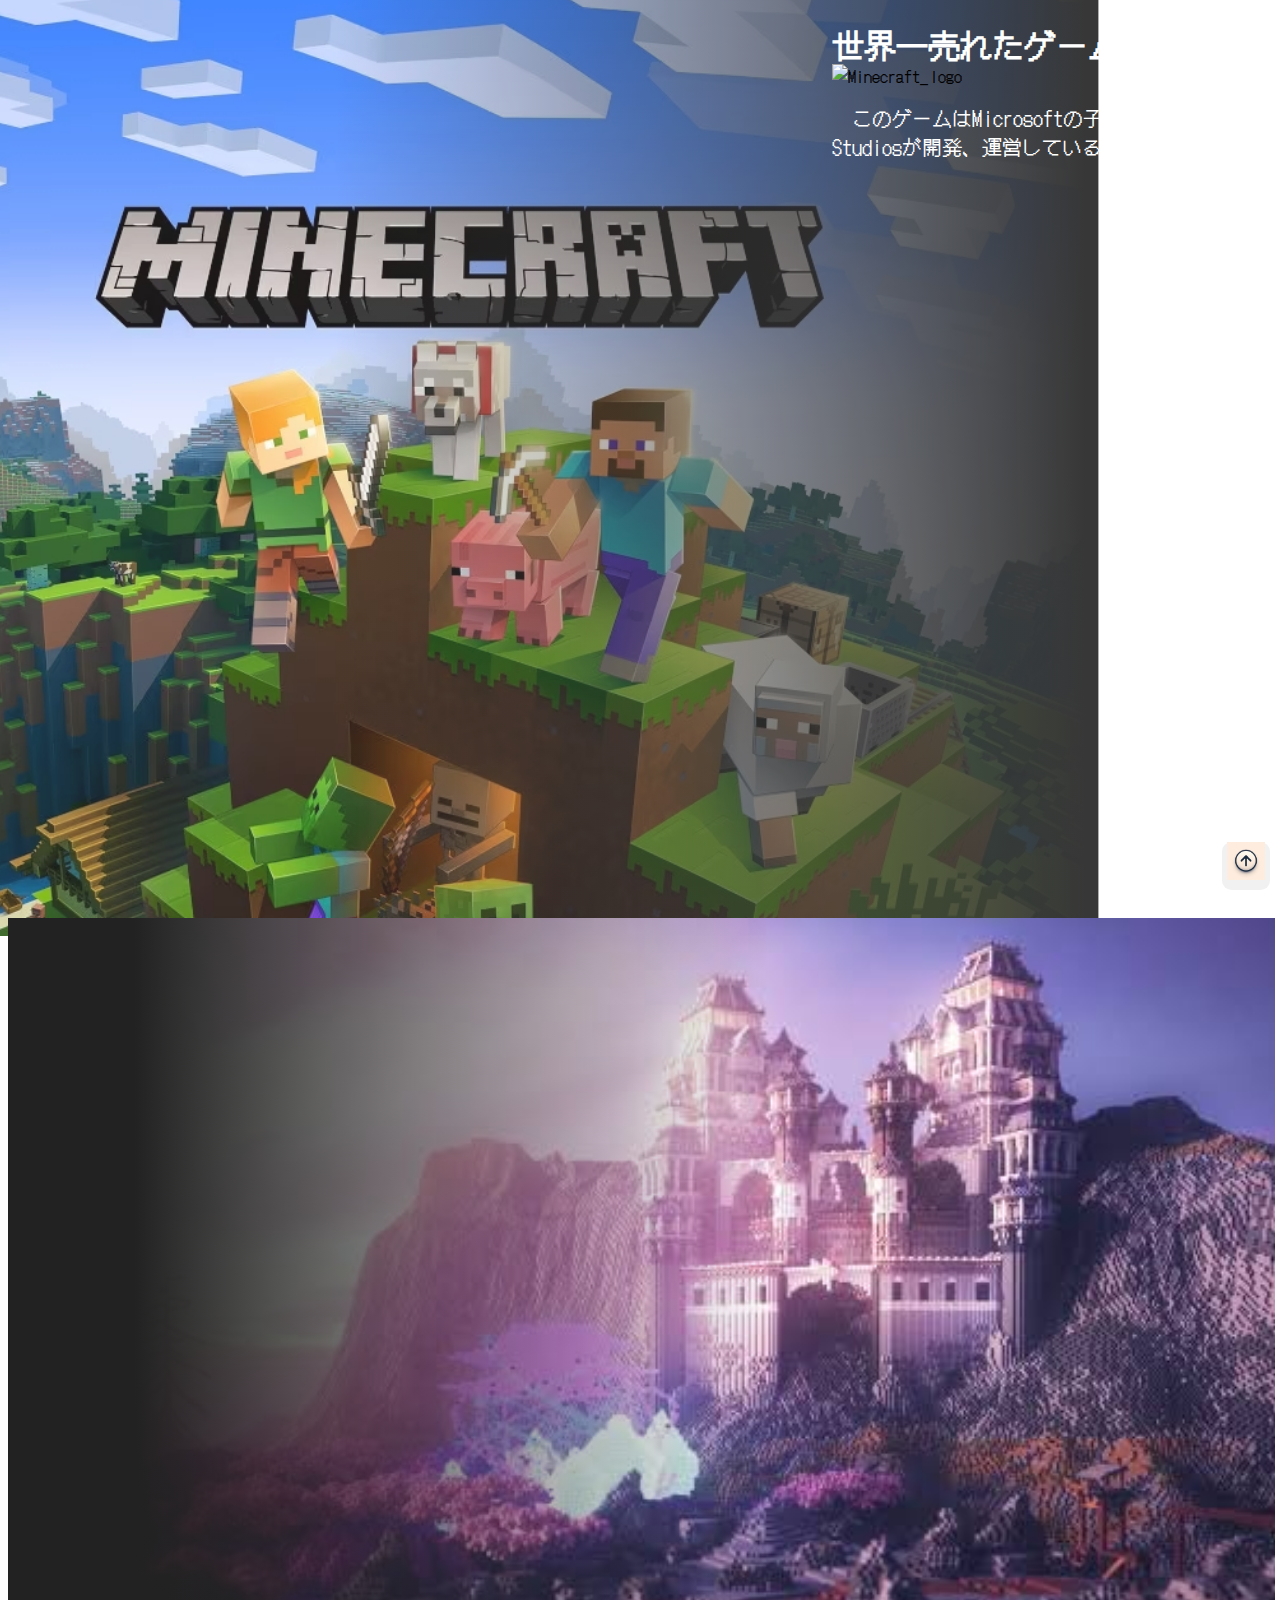
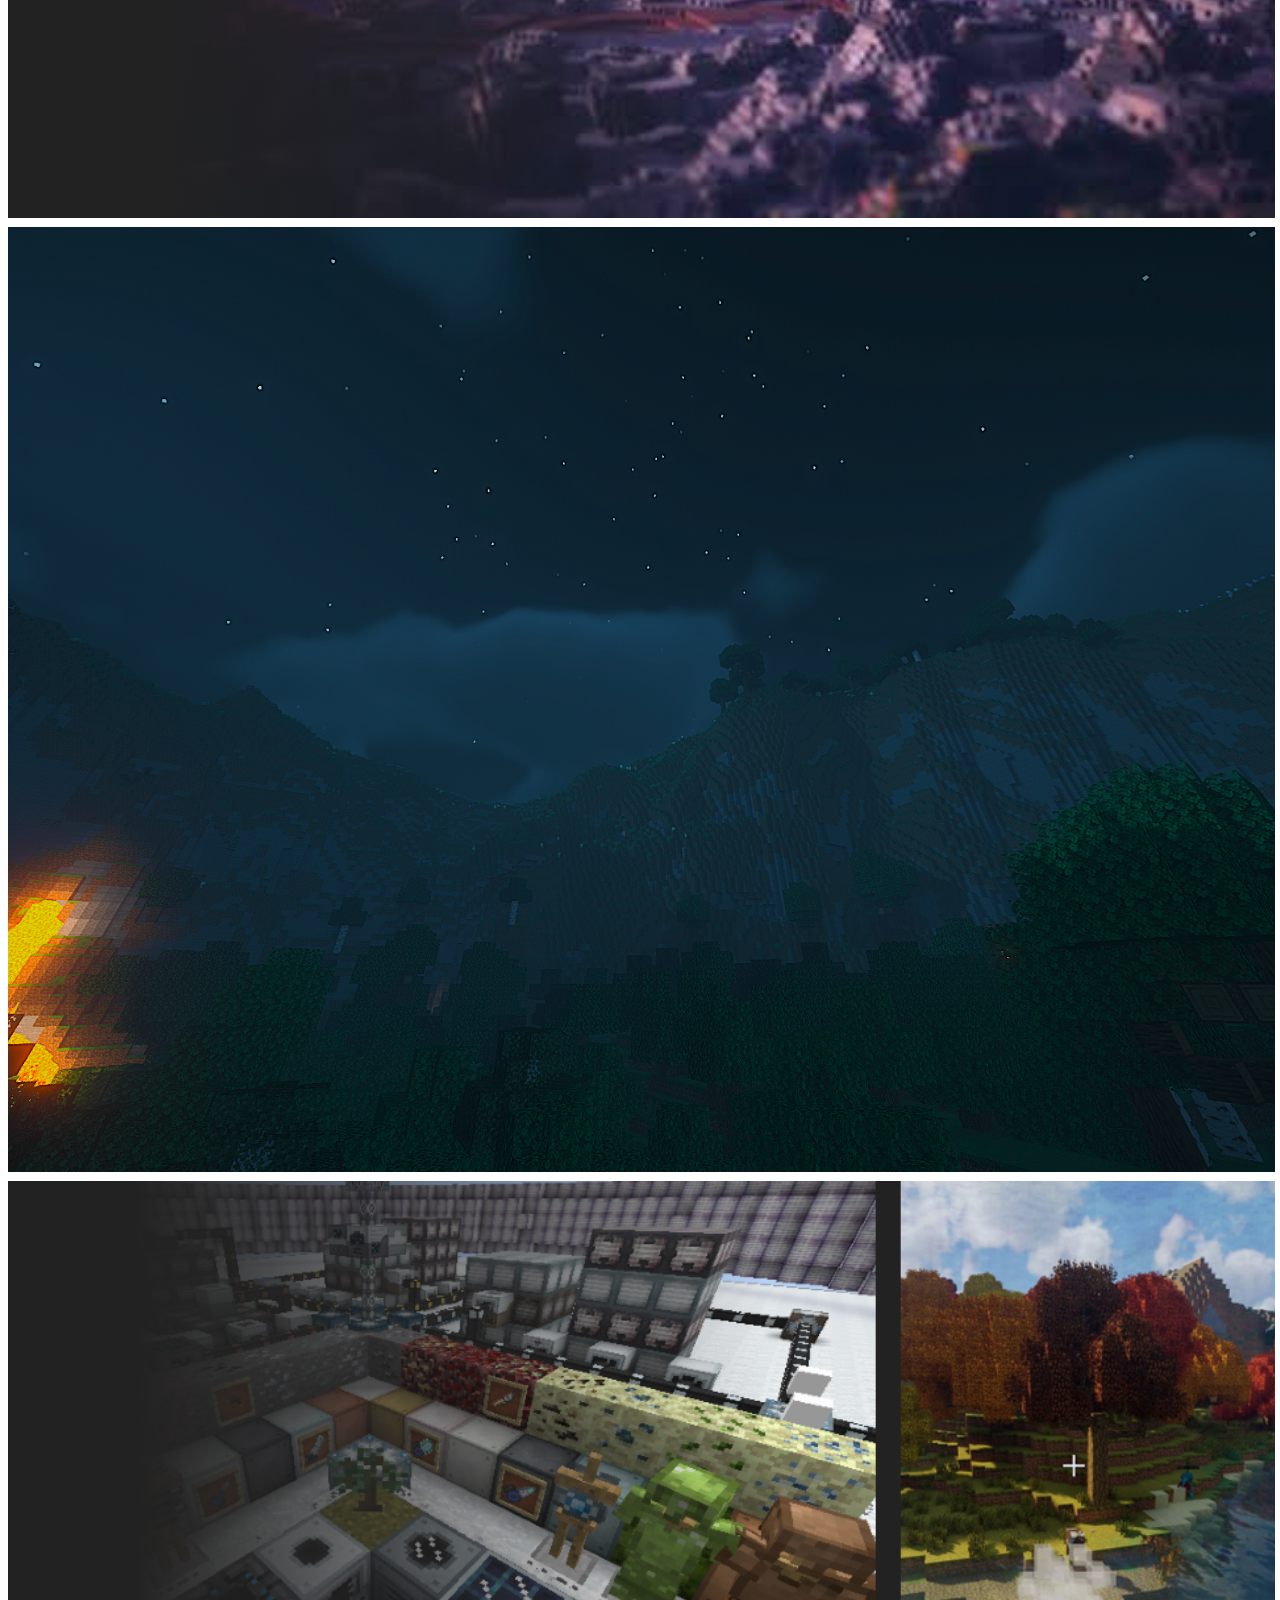
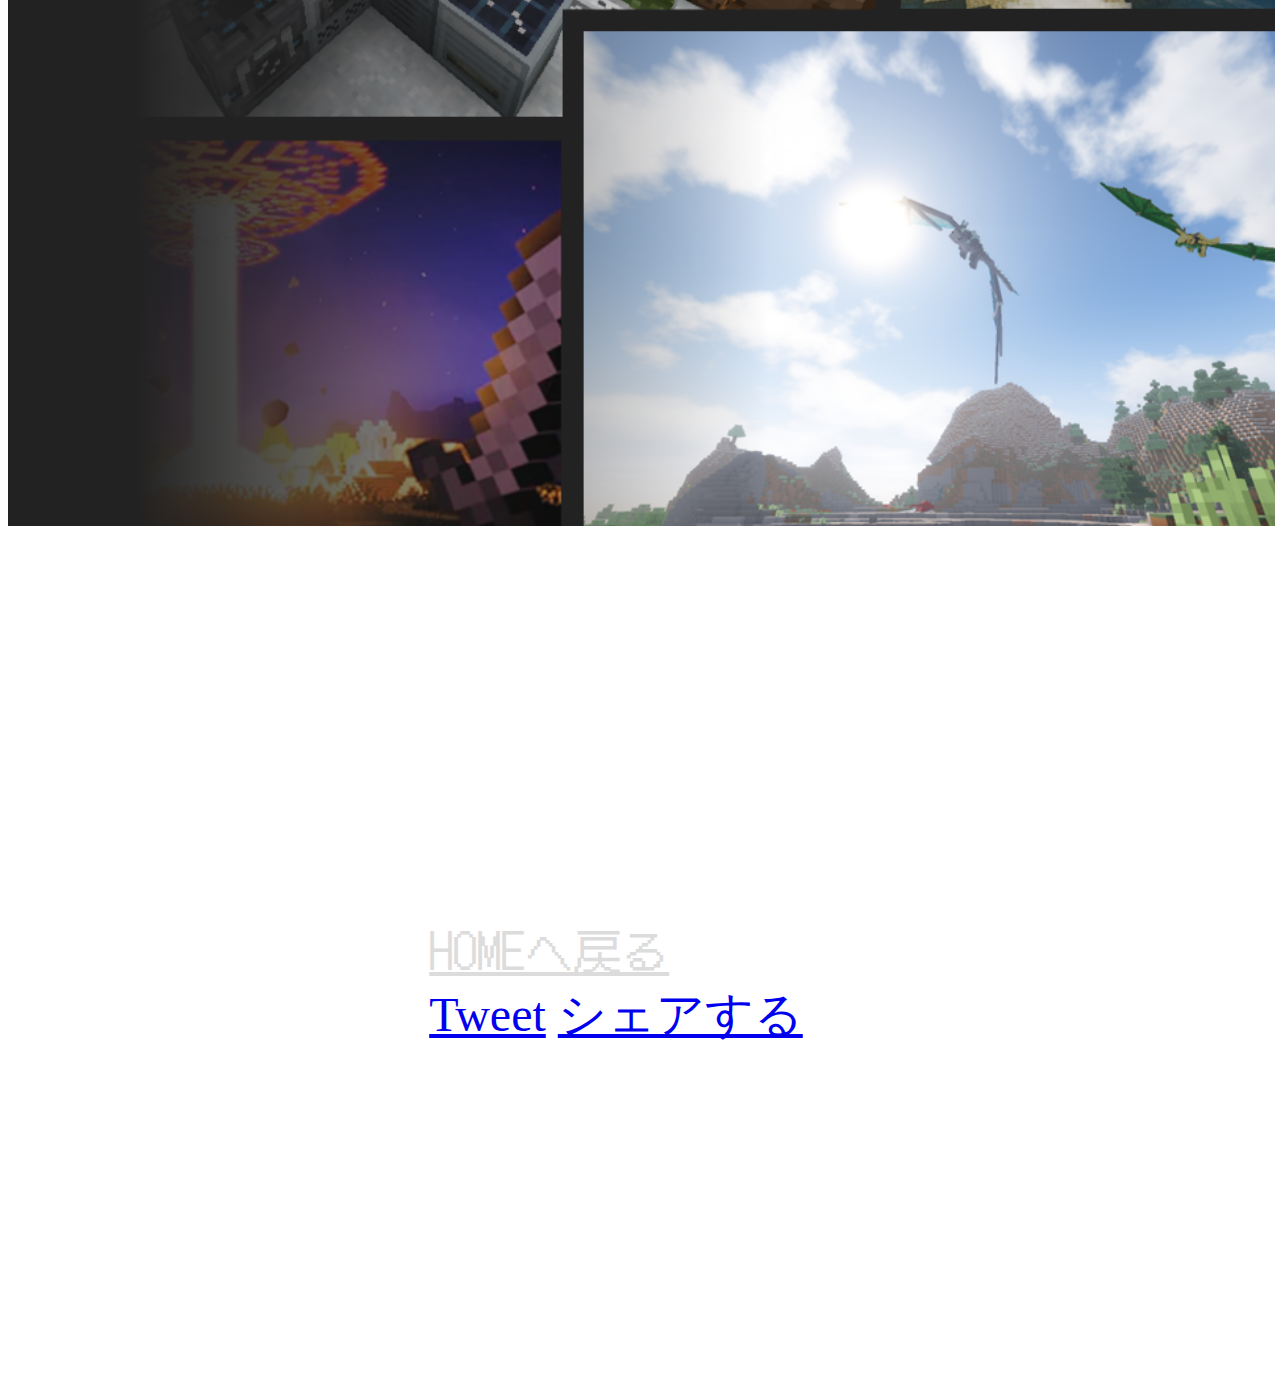
==== games/minecraft/index.html @ ec321235 "SEO対策の追加" ====
<!DOCTYPE html>
<html lang="ja">
<head>
	<meta charset="utf-8">
	<title>Minecraft</title>
	<meta name="description"  content="Minecraft">
	<meta http-equiv="X-UA-Compatible" content="IE=Edge,chrome=1">
	<meta name="viewport" content="width=device-width,initial-scale=1.0">
	<link rel="icon" href="../../GAME_ICON-cut.ico">
	<!--全体統一css-->
	<link href="../loading.css" rel="stylesheet">
	<link href="../main.css" rel="stylesheet">
	<link href="../fade-in.css" rel="stylesheet">

	<!--ページ別css-->
	<link href="style.css" rel="stylesheet">
	<link rel="preconnect" href="https://fonts.googleapis.com">
	<link rel="preconnect" href="https://fonts.gstatic.com" crossorigin>
	<link href="https://fonts.googleapis.com/css2?family=DotGothic16&display=swap" rel="stylesheet">
	
	<meta name="description" content="MinecraftはMojang Studiosが開発した大人気のサンドボックスゲームです。このゲームでは、プレイヤーがブロックでできた広大な世界を自由に探索し、採掘（マイン）して資源を集め、そしてクラフト（作成）して様々なアイテムや建物を作り上げることができます。※このページはINIADチーム演習で作成されました。" />

	<meta property="og:url" content="https://wakoiniad.github.io/team-project-7/games/minecraft/">
	<meta property="og:type" content="website">
	<meta property="og:title" content="minecraftについて">
	<meta property="og:description" content="MinecraftはMojang Studiosが開発した大人気のサンドボックスゲームです。このゲームでは、プレイヤーがブロックでできた広大な世界を自由に探索し、採掘（マイン）して資源を集め、そしてクラフト（作成）して様々なアイテムや建物を作り上げることができます。※このページはiniadのチーム演習で作成されました。">
	<meta property="og:site_name" content="iniad-team-project-7班">
	<meta property="og:image" content="/background/concept.jpg">
 </head>
</head>

<body>

	<script type="application/ld+json">
		{
		  "@context": "https://schema.org",
		  "@type": "BreadcrumbList",
		  "itemListElement": [
			{
			  "@type": "ListItem",
			  "position": 1,
			  "name": "home",
			  "item": "https://wakoiniad.github.io/team-project-7/"
			},
			{
			  "@type": "ListItem",
			  "position": 2,
			  "name": "game",
			  "item": "https://wakoiniad.github.io/team-project-7/game"
			},
			{
			  "@type": "ListItem",
			  "position": 3,
			  "name": "minecraft",
			  "item": "https://wakoiniad.github.io/team-project-7/game/minecraft"
			}
		  ]
		}
	</script>

	<div id="top_link"></div>
	<div id="splash">
		<div id="splash_text"></div>
	</div>
	<main>
	<div id="allpage">
		<div class="dotgothic16-regular">
		<div id="container">
			<div class="background">
			</div>
			<p></p>
			<div class="text-container">
					<h1>世界一<wbr>売れた<wbr>ゲーム</h1>
					<img src="logo.png" alt="Minecraft_logo" style="position: relative; top: -25px;">
					<p class="text-larger">　このゲームはMicrosoftの子会社であるMojang Studiosが開発、運営している</p>
			</div>
		</div>
		<div class="new-bg"></div>
		<div class="container2">
			<div class="fade-in">
				<h1>世界は<wbr>あなたの<wbr>思うまま！</h1>
			</div>
		</div>
		<div class="new-bg2"></div>
		<div class="container3">
			<div class="fade-in">
				<h1>多彩な<wbr>敵mob<wbr>たち</h1>
			</div>
			<div class="fade-in">
				<p>
					<img src="mob/Warden.webp" alt="ウォーデン" class="img-size-Warden" style="left:18%;">
					<img src="mob/Ender_Dragon.webp" class="img-size-boss" alt="エンダードラゴンのGIF" style="left:22%;">
					<img src="mob/Wither_JE2_BE2.webp" class="img-size-boss" alt="ウィザーの画像(黒)" style="left:24%;">
				</p>
			</div>
			<div class="fade-in">
				<p>
					<img src="mob/zombie-minecraft.gif" class="img-mob-position" alt="回転ゾンビ" width="16%" style="left:7%;">
					<img src="mob/creeper.gif" class="img-mob-position" alt="回転クリーパー" width="16%" style="left:7%;">
					<img src="mob/skeleton.gif" class="img-mob-position" alt="回転スケルトン" width="16%" style="left:7%;">
					<img src="mob/Enderman.gif" class="img-mob-position" alt="回転エンダーマン" width="20%" style="left:7%;">
					<img src="mob/zombipig.gif" class="img-mob-position" alt="回転ゾンビピッグマン" width="15%" style="left:7%;">
				</p>
			</div>
		</div>
		<div class="new-bg3"></div>
			<div class="container4">
				<div class="fade-in">
					<h1>MODや<wbr>add-onで<wbr>さらに<wbr>楽しく</h1>
				</div>
			</div>
		</div>

		<div id="last_container">
			<div class="goto_home">
				<a href="../../">HOMEへ戻る</a>
				<br>
				<div class="share-btn-list">
				<div class="sns">
					<a href="https://twitter.com/share?ref_src=twsrc%5Etfw" class="twitter-share-button" data-show-count="false">Tweet</a>
					<script async src="https://platform.twitter.com/widgets.js" charset="utf-8">
					</script>
				</div>
				<div class="sns fb-share-button" data-href="https://developers.facebook.com/docs/plugins/" data-layout="" data-size="">
					<a target="_blank" href="https://www.facebook.com/sharer/sharer.php?u=https%3A%2F%2Fdevelopers.facebook.com%2Fdocs%2Fplugins%2F&amp;src=sdkpreparse" class="fb-xfbml-parse-ignore">シェアする</a>
				</div>
				</div>
			</div>
		</div>
		<a id="goto_top" href="#top_link"><img src="../goto_top.jpg"></a>
		</div>
	</main>
	<div id="fb-root"></div>
	<script async defer crossorigin="anonymous" src="https://connect.facebook.net/ja_JP/sdk.js#xfbml=1&version=v20.0" nonce="OINQ9gvl"></script>
	<script src="https://code.jquery.com/jquery-3.4.1.min.js" integrity="sha256-CSXorXvZcTkaix6Yvo6HppcZGetbYMGWSFlBw8HfCJo=" crossorigin="anonymous"></script>
	<script src="https://rawgit.com/kimmobrunfeldt/progressbar.js/master/dist/progressbar.min.js"></script>
	<script src="https://cdnjs.cloudflare.com/ajax/libs/babel-standalone/6.26.0/babel.min.js"></script>
	<script src="https://cdnjs.cloudflare.com/ajax/libs/babel-polyfill/6.26.0/polyfill.min.js"></script>
	<script src="../loading.js"></script>
	<script src="../fade-in.js"></script>
</body>
</html>
---- games/main.css ----
.dotgothic16-regular {
  font-family: "DotGothic16", sans-serif;
  font-weight: 400;
  font-style: normal;
}

.background::before{
  content: "";
  width: 101%;
  height: 100%;
  display: block;
  background: linear-gradient(90deg,rgba(255,255,255,0) 40%, #222 98%);
  position: absolute;
}

.text-container {
  position: absolute;
  top: 0;
  right: -15%;
  width: 50%;
}

@media (max-aspect-ratio: 1/1) {
	.text-container {
    width: 95%;
    bottom: 0;
    left: 0;
  }

  .background::before {
    background: linear-gradient(-90deg,rgba(255,255,255,0) 40%, #222 98%), linear-gradient(90deg,rgba(255,255,255,0) 40%, #222 98%);
  }
}

.text-container img {
  width: 70%;
  height: auto;
}

h1 {
  color:#fff;
	word-break: keep-all;
  overflow-wrap: break-word;
}

h2 {
  color:#fff;
}

p {
  color:#fff;
}

.text-larger {
  font-size:20px;
  position: relative;
  top:-30px;
  width:70%
}

div#allpage{width:100%;}

#top_link {
  width:0px;
  height: 0px;
  visibility: hidden;
}

#goto_top {
  background: rgba(235,235,235,0.7);
  width: 3em;
  height: 3em;
  border-radius: 20%;
  position: fixed;
  display:block;
  right: 10px;
  bottom: 10px;
  text-align: center;
}

#goto_top img {
  margin: auto;
  width: 80%;
  height: 80%;
}


#last_container {
  position: absolute;
  top: 420vh;
  width: 95%;
  height: 90vh;
  /*background: white;*/
  display: flex;
}


.goto_home {
  font-size:3em;
  display: block;
  height:3em;
  margin:auto;
}

.goto_home > a {
  color: rgb(220,220,220);
  /*text-decoration: none;*/

  
  font-family: "DotGothic16", sans-serif;
  font-weight: 400;
  font-style: normal;
}

.share-btn-list > div {
  display:inline-flex;
}

.sns > a {
  display:inline-block;
  margin: auto;
}
---- games/fade-in.css ----
.fade-in {
    opacity: 0;
    transform: translateY(30px);
    transition: opacity 0.6s ease-in-out, transform 0.6s ease-in-out;
  }

  .fade-in.appear {
    opacity: 1;
    transform: translateY(0);
  }
---- games/minecraft/style.css ----
#container{
    height: 500vh;
}

.background {
    background-image: url(background/concept.jpg);
    background-size: cover;
    background-repeat: no-repeat;
    background-position: center 63%;
    position:relative;
    width: 100vw;
    height: 145vh;
    background-position: center;
    clip-path: inset(0 0 33vh 10%);
    top:-80px;
    left:-15%;
    opacity: 0.9;
}

.new-bg {
    background-image: url(background/building.jpg);
    background-size: cover;
    background-repeat: no-repeat;
    background-position: center;
    position: absolute;
    top: 102%;
    width: 99%;
    height: 100%;
}

.new-bg::after {
    content: "";
    width: 100%;
    height: 100%;
    display: block;
    background: linear-gradient(270deg,rgba(255,255,255,0) 40%, #222 90%);
    position: absolute;
}

.new-bg2 {
    background-image: url(background/night.png);
    background-size: cover;
    background-repeat: no-repeat;
    background-position: center;
    position: absolute;
    top: 203%;
    width: 99%;
    height: 105%;
}

.container2 {
    position:absolute;
    top:101vh;
    left:5%;
}

.img-size-boss {
    width: 23%;
    position:relative;
    top:0px;
}

.img-size-Warden {
    width: 15%;
    position:relative;
    top:0px;
}

.img-mob-position {
    position:relative;
    top:-10px;
}

.container3 {
    position:absolute;
    top:202vh;
    left:5%;
}

.set-img {
    text-align: center;
}

.new-bg3 {
    background-image: url(background/mod.PNG);
    background-size: cover;
    background-repeat: no-repeat;
    background-position: center;
    position: absolute;
    top: 309%;
    width: 99%;
    height: 105%;
}

.new-bg3::after {
    content: "";
    width: 100%;
    height: 100%;
    display: block;
    background: linear-gradient(270deg,rgba(255,255,255,0) 40%, #222 90%);
    position: absolute;
}

.container4 {
    position:absolute;
    top:308vh;
    left:3%;
}
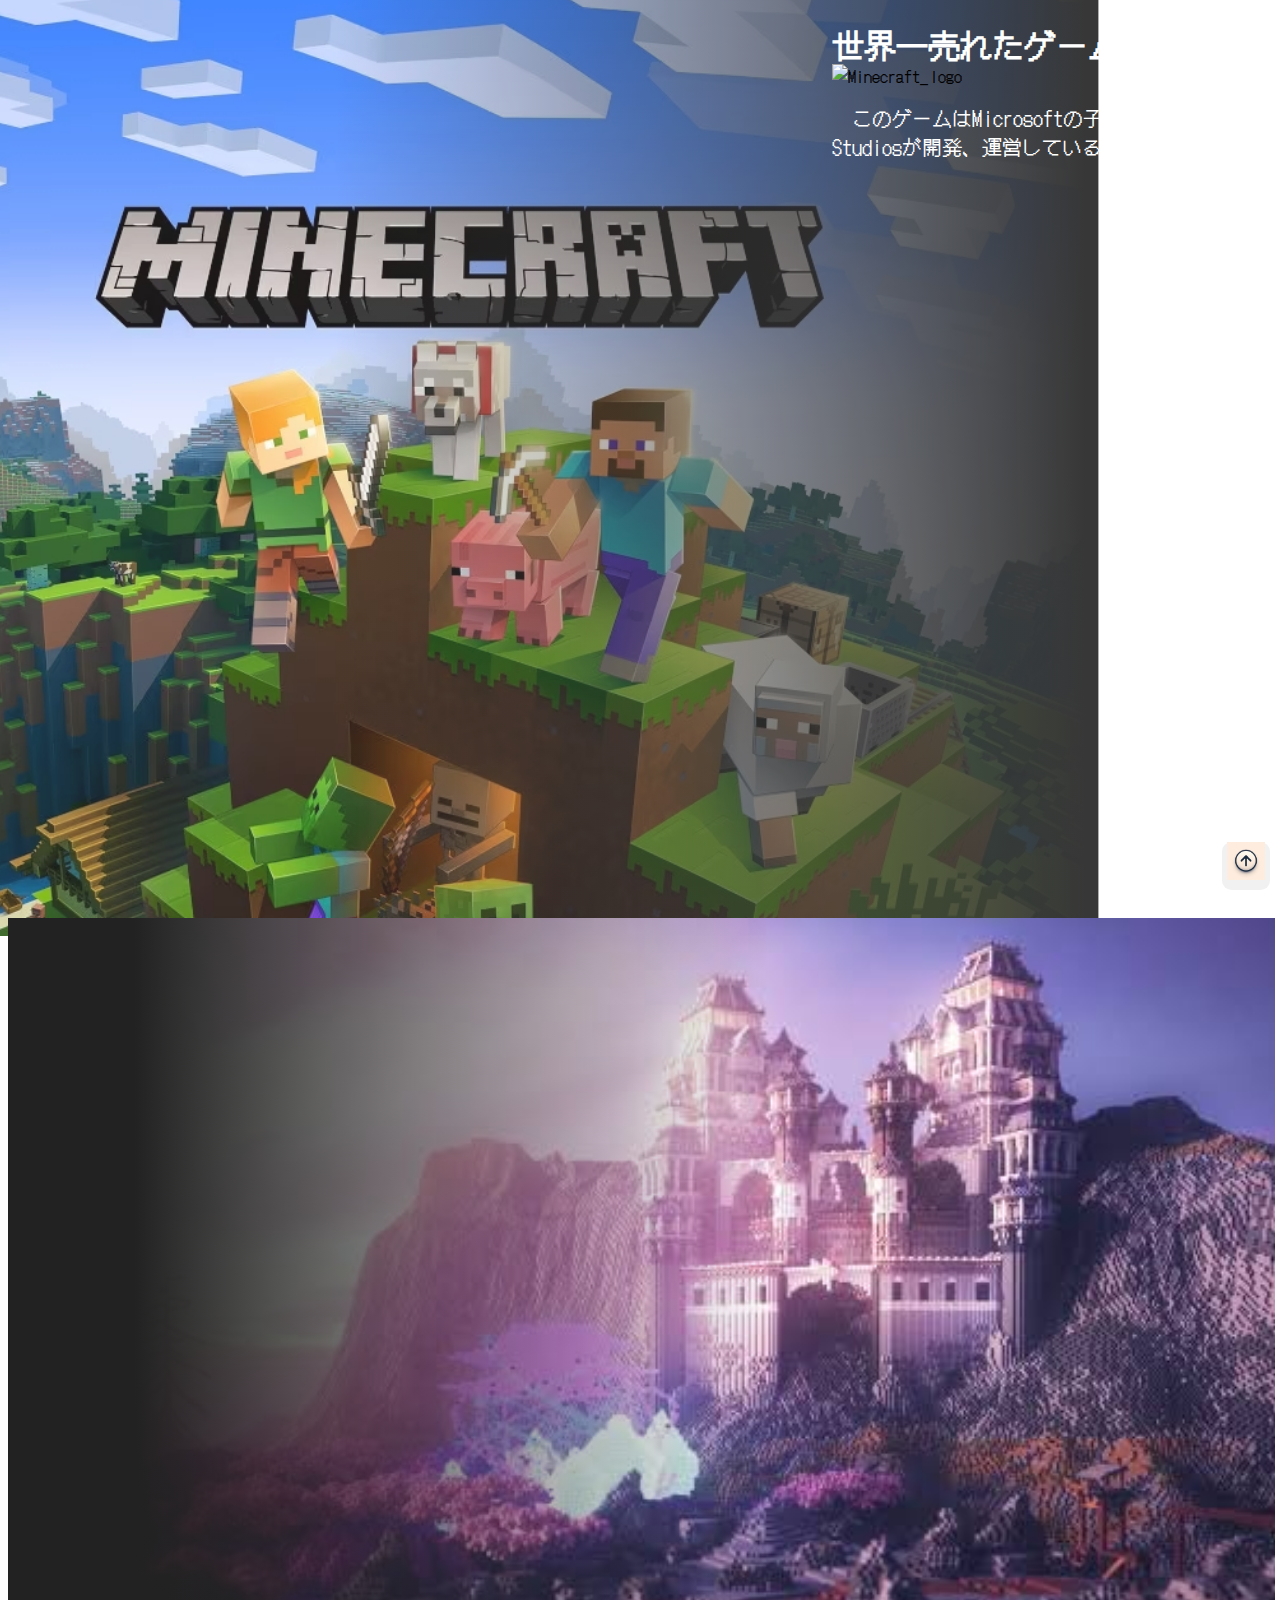
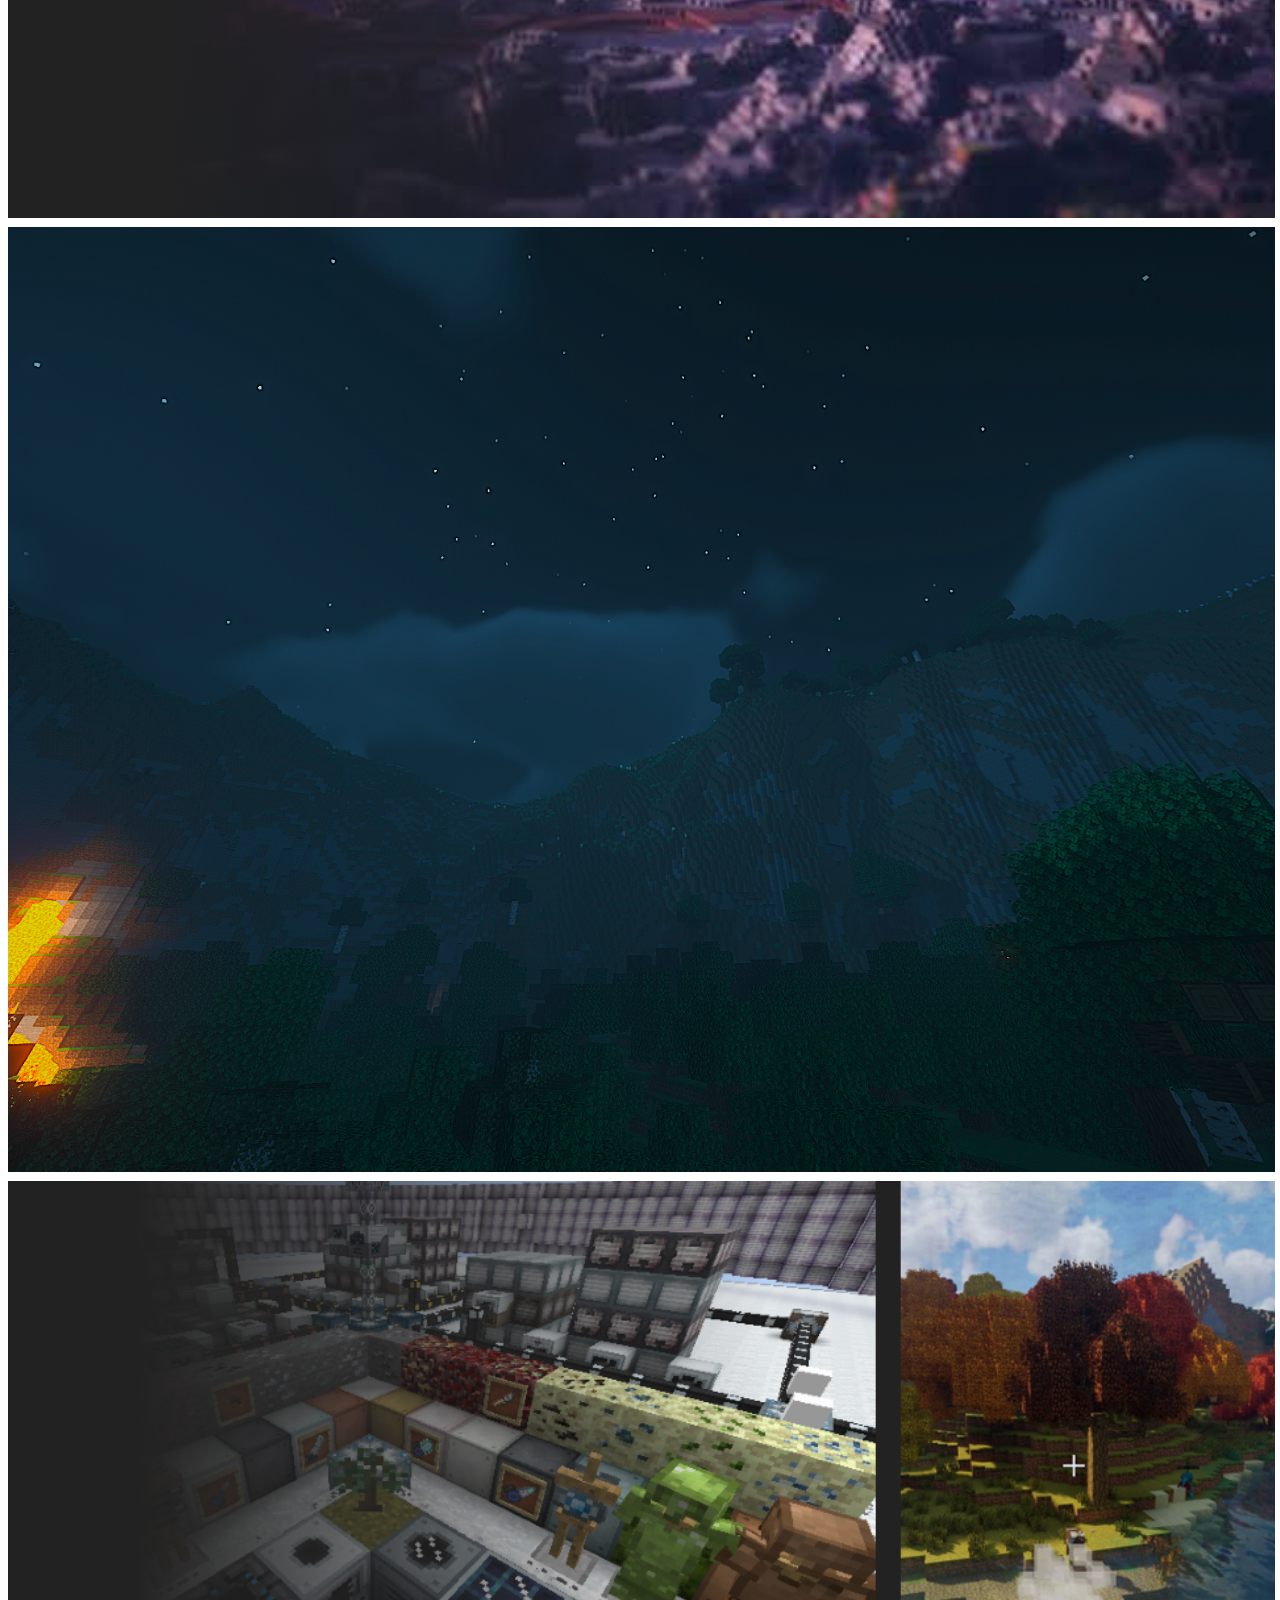
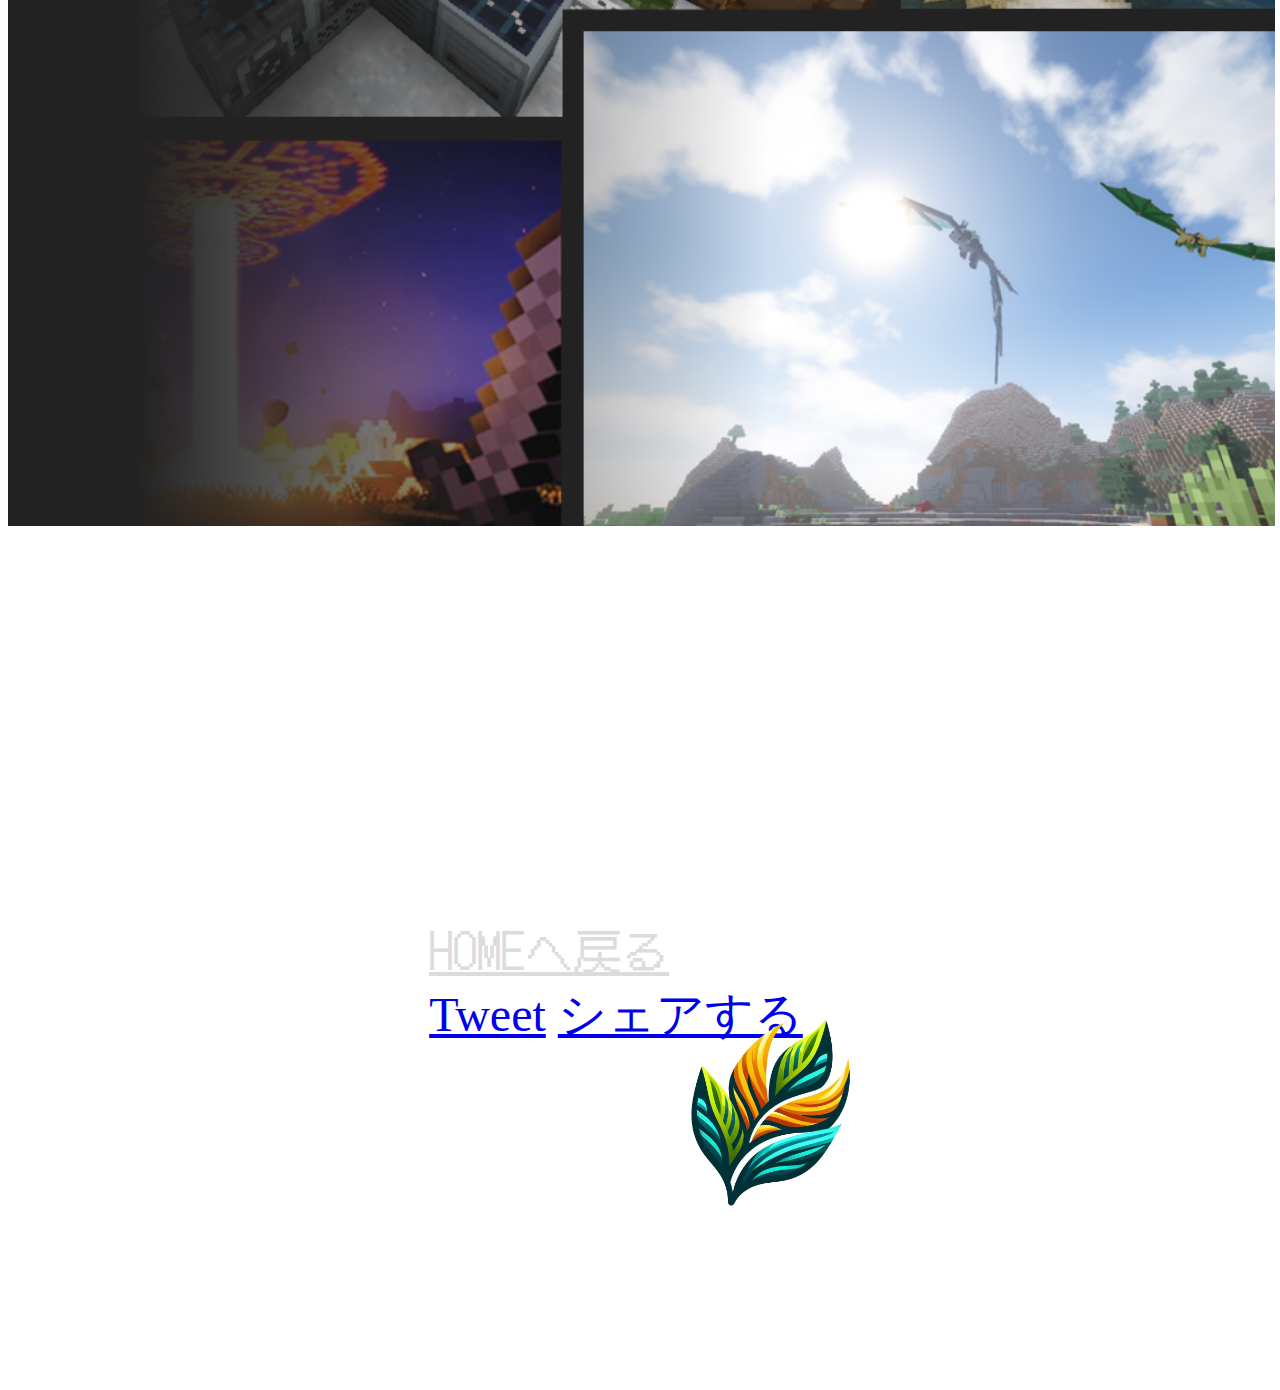
==== commit 509594b0: "個人ページの最後のサクションに葉っぱのアクセントの追加" ====
--- a/games/minecraft/index.html
+++ b/games/minecraft/index.html
@@ -126,6 +126,8 @@
 				</div>
 				</div>
 			</div>
+			
+			<img class="leaf_accent" src="../LeaF.png">
 		</div>
 		<a id="goto_top" href="#top_link"><img src="../goto_top.jpg"></a>
 		</div>
--- a/games/main.css
+++ b/games/main.css
@@ -100,6 +100,7 @@
   display: block;
   height:3em;
   margin:auto;
+  position: relative;
 }
 
 .goto_home > a {
@@ -119,4 +120,18 @@
 .sns > a {
   display:inline-block;
   margin: auto;
+}
+
+.leaf_accent {
+ position:absolute;
+ width: 30vmin; 
+ top: 50%;
+ right: 25vw;
+ margin: 0;
+}
+
+@media (max-aspect-ratio: 1/1) {
+  .leaf_accent {
+    display: none;
+  }
 }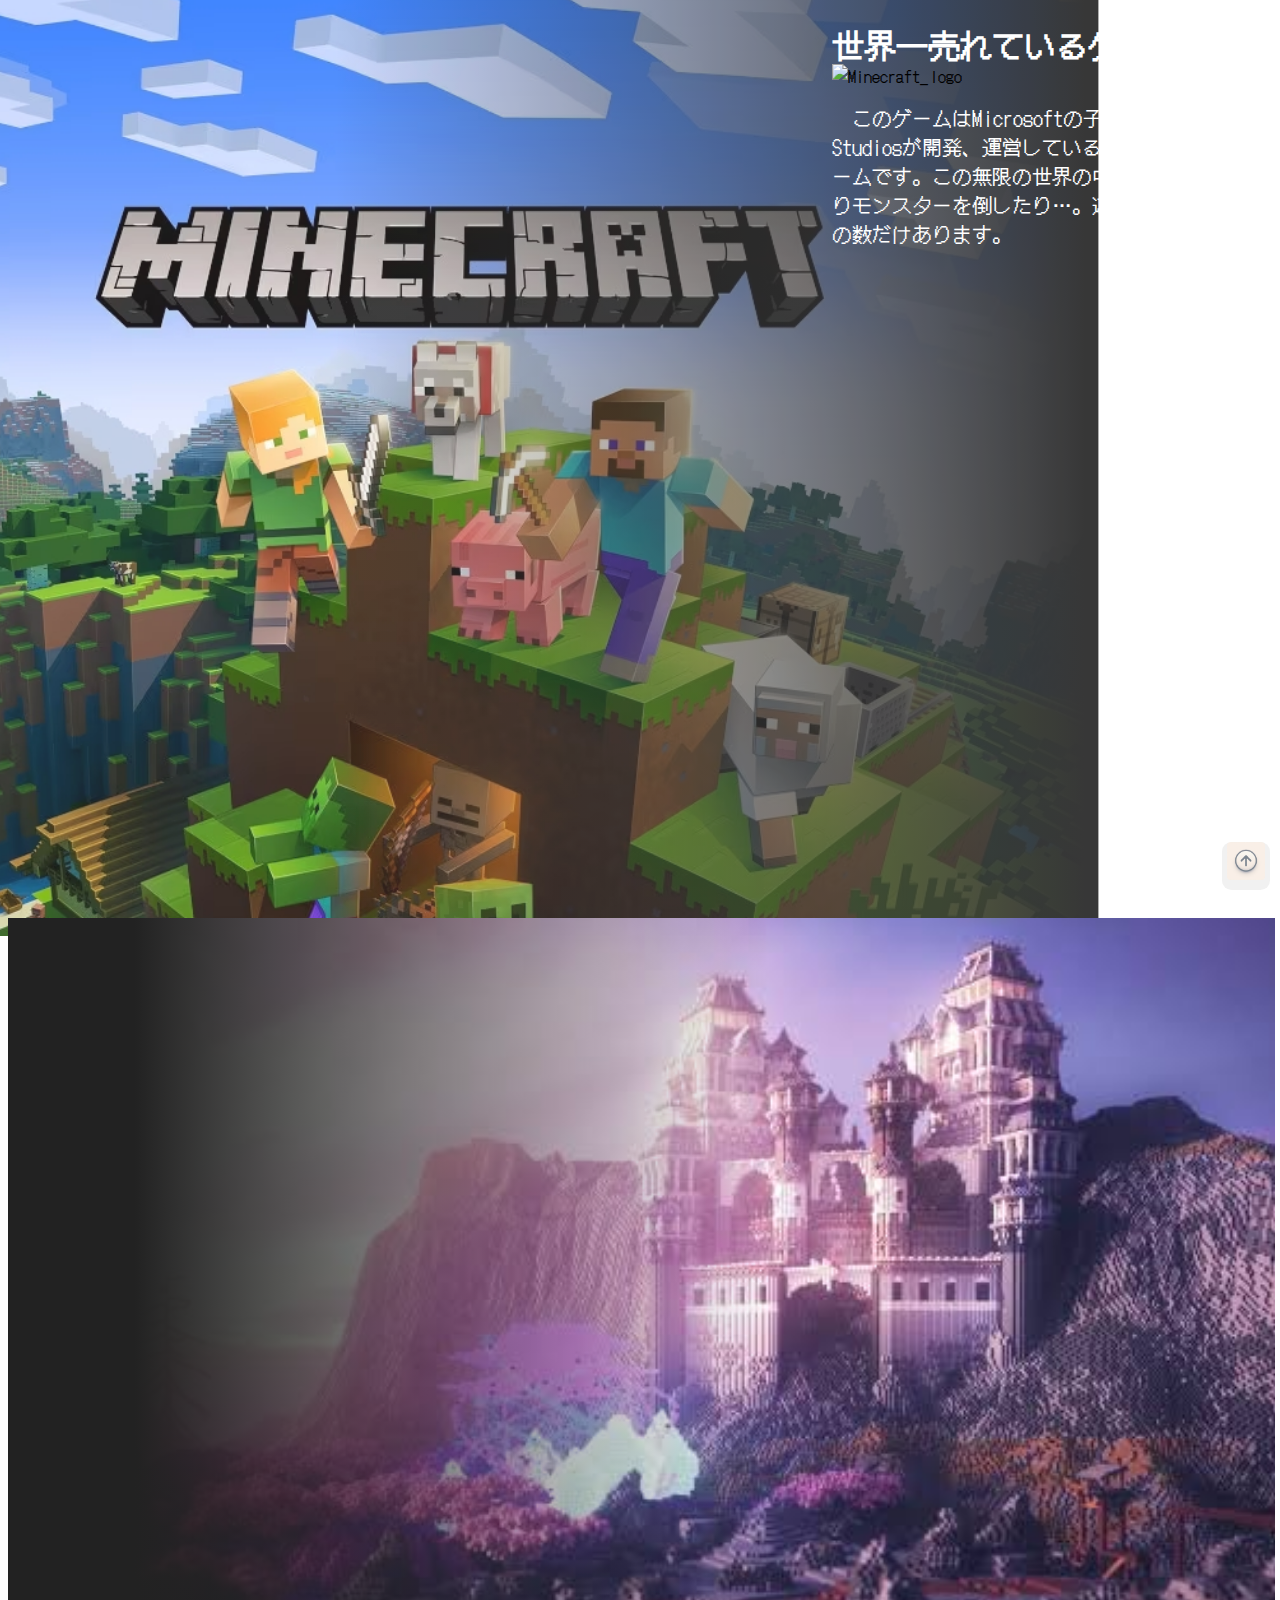
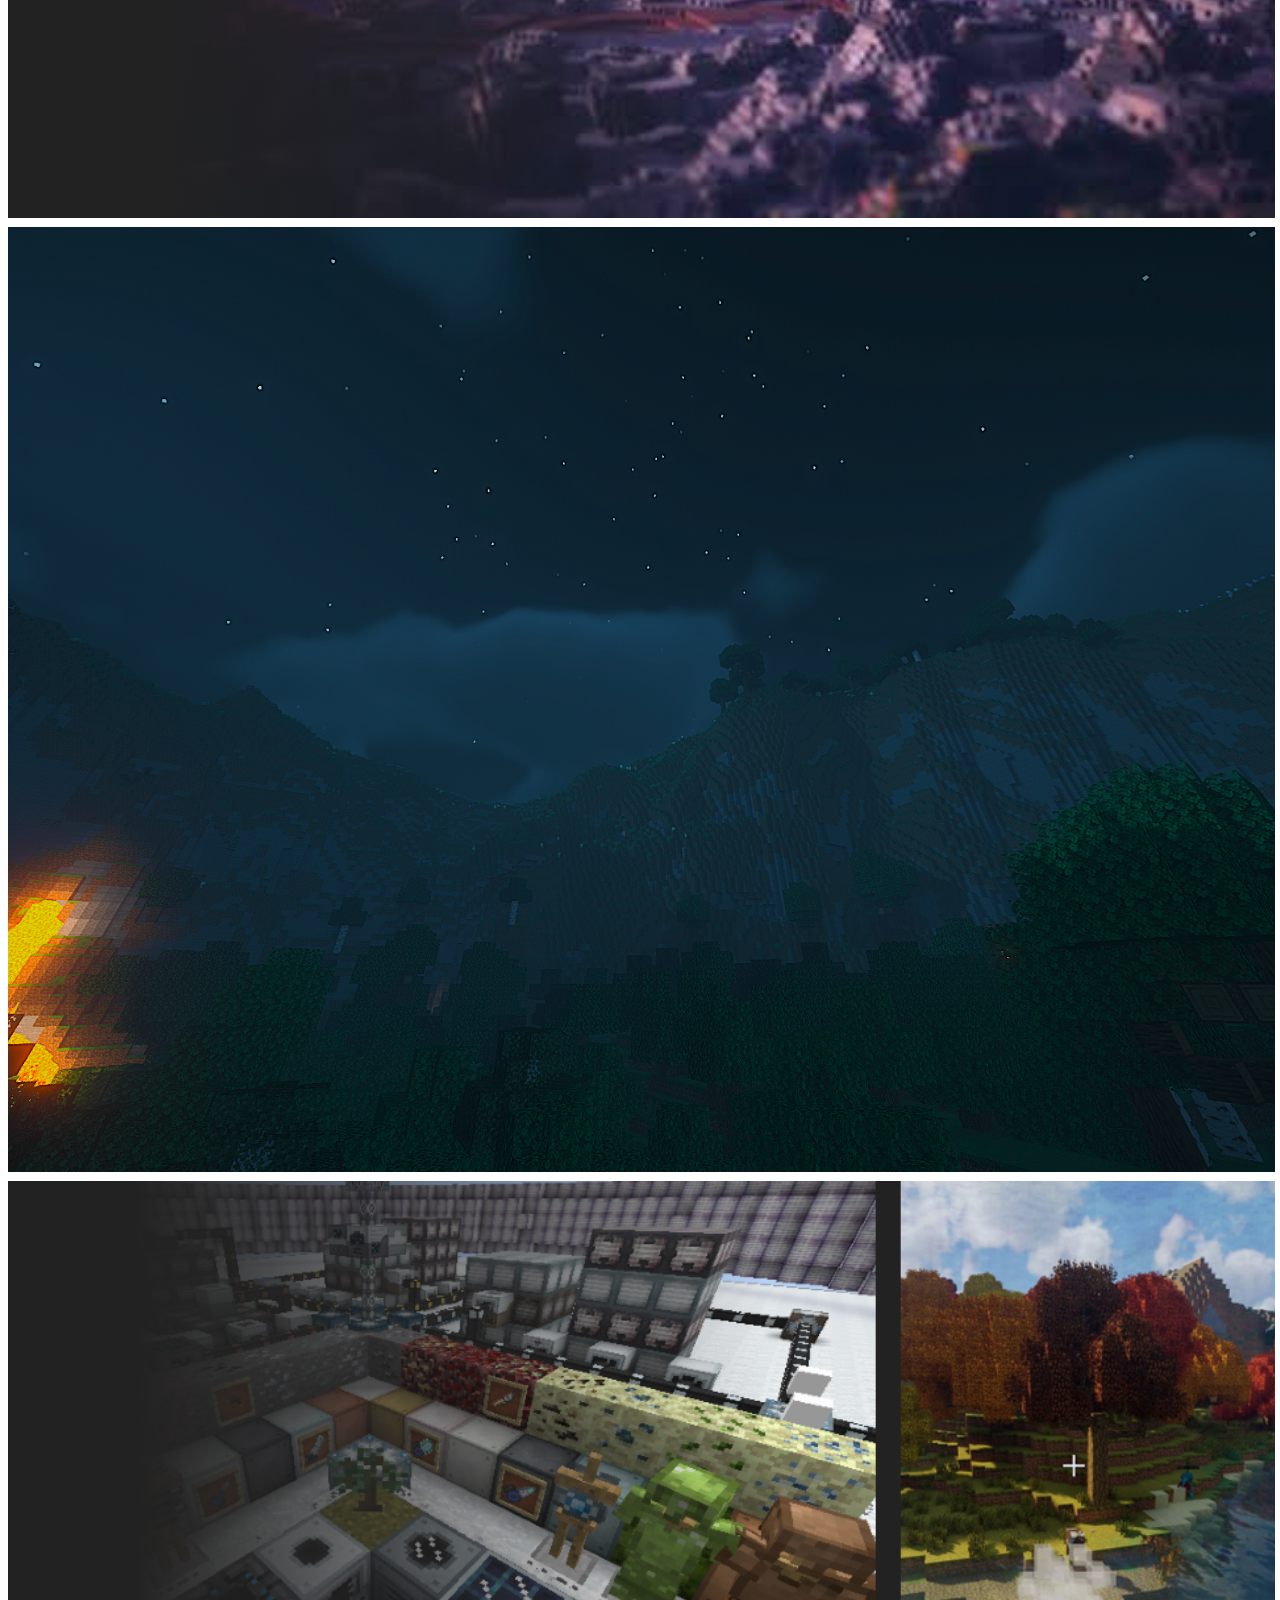
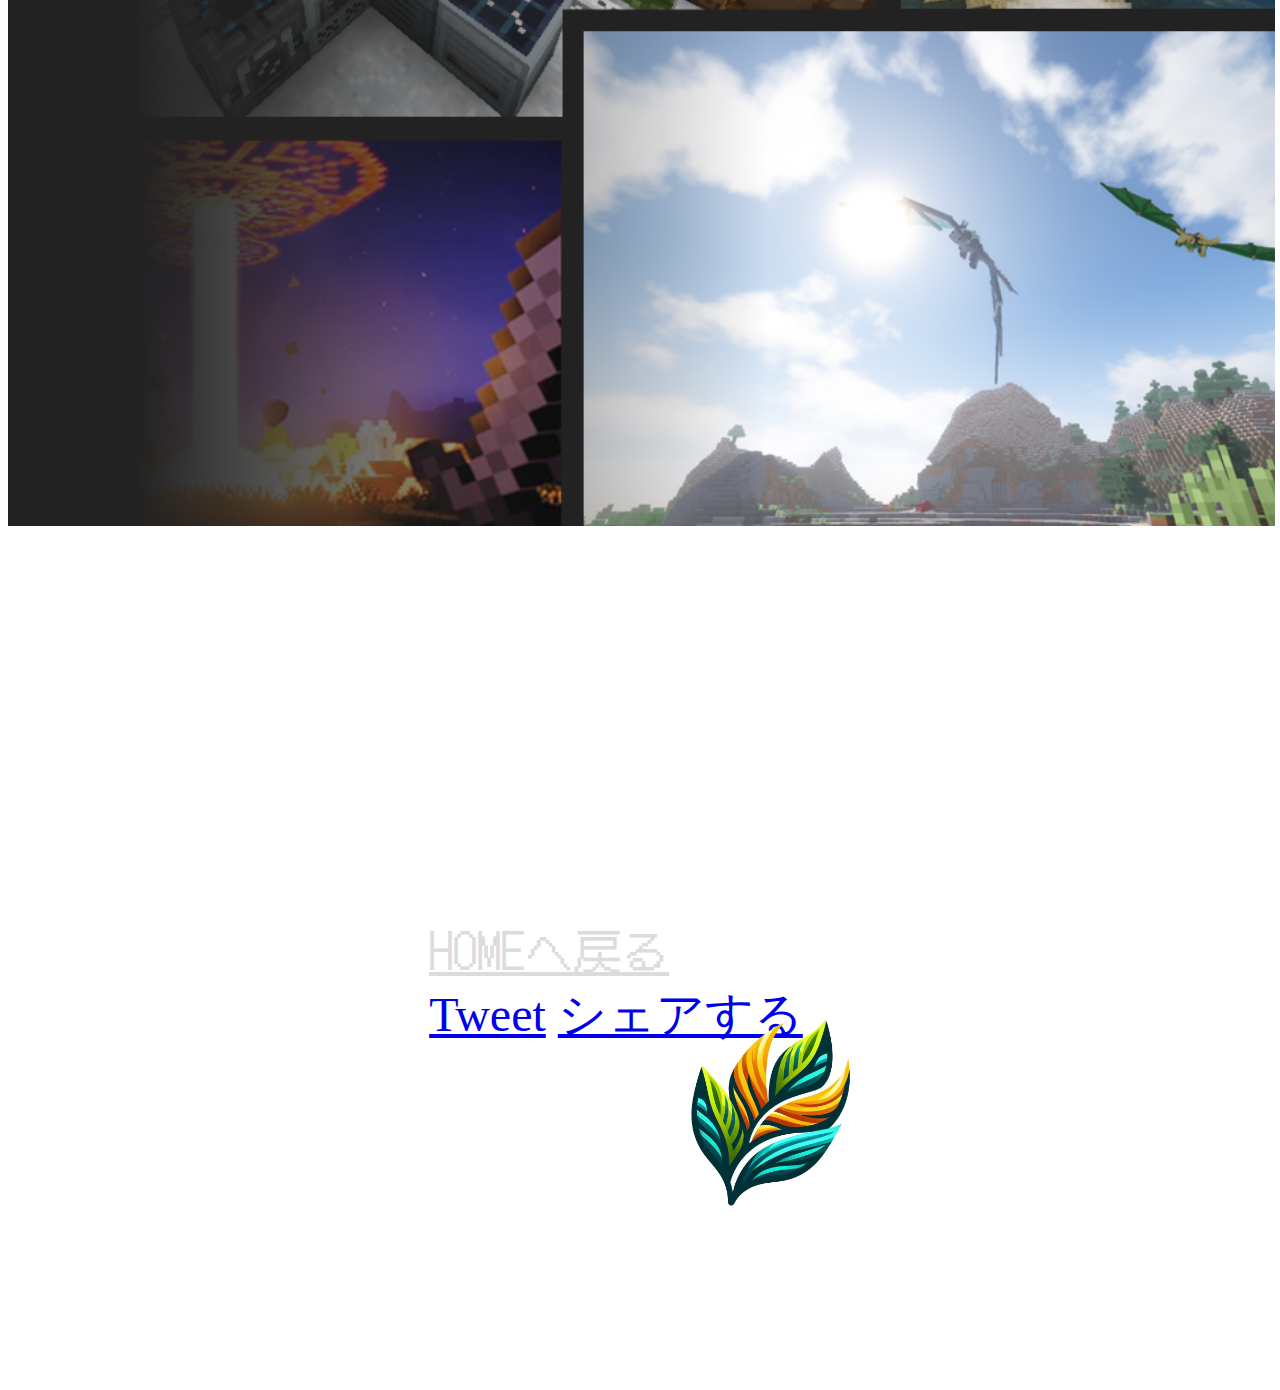
==== commit 76811ec7: "個人ページの作成、修正" ====
--- a/games/minecraft/index.html
+++ b/games/minecraft/index.html
@@ -70,9 +70,9 @@
 			</div>
 			<p></p>
 			<div class="text-container">
-					<h1>世界一<wbr>売れた<wbr>ゲーム</h1>
+					<h1>世界一<wbr>売れている<wbr>ゲーム</h1>
 					<img src="logo.png" alt="Minecraft_logo" style="position: relative; top: -25px;">
-					<p class="text-larger">　このゲームはMicrosoftの子会社であるMojang Studiosが開発、運営している</p>
+					<p class="text-larger">　このゲームはMicrosoftの子会社であるMojang Studiosが開発、運営しているサンドボックスゲームです。この無限の世界の中で、建物を建てたりモンスターを倒したり…。遊び方はプレイヤーの数だけあります。</p>
 			</div>
 		</div>
 		<div class="new-bg"></div>
--- a/games/main.css
+++ b/games/main.css
@@ -82,6 +82,13 @@
   margin: auto;
   width: 80%;
   height: 80%;
+
+  border-radius: 10%;
+  opacity: 0.55;
+}
+
+#goto_top:hover img {
+  opacity: 1;
 }
 
 
@@ -134,4 +141,9 @@
   .leaf_accent {
     display: none;
   }
+}
+
+* {
+  scrollbar-color: rgba(200,255,255,0.5)/*rgba(240, 249, 216, 1)*/ rgba(33, 33, 33,0);
+  scrollbar-width: thin;
 }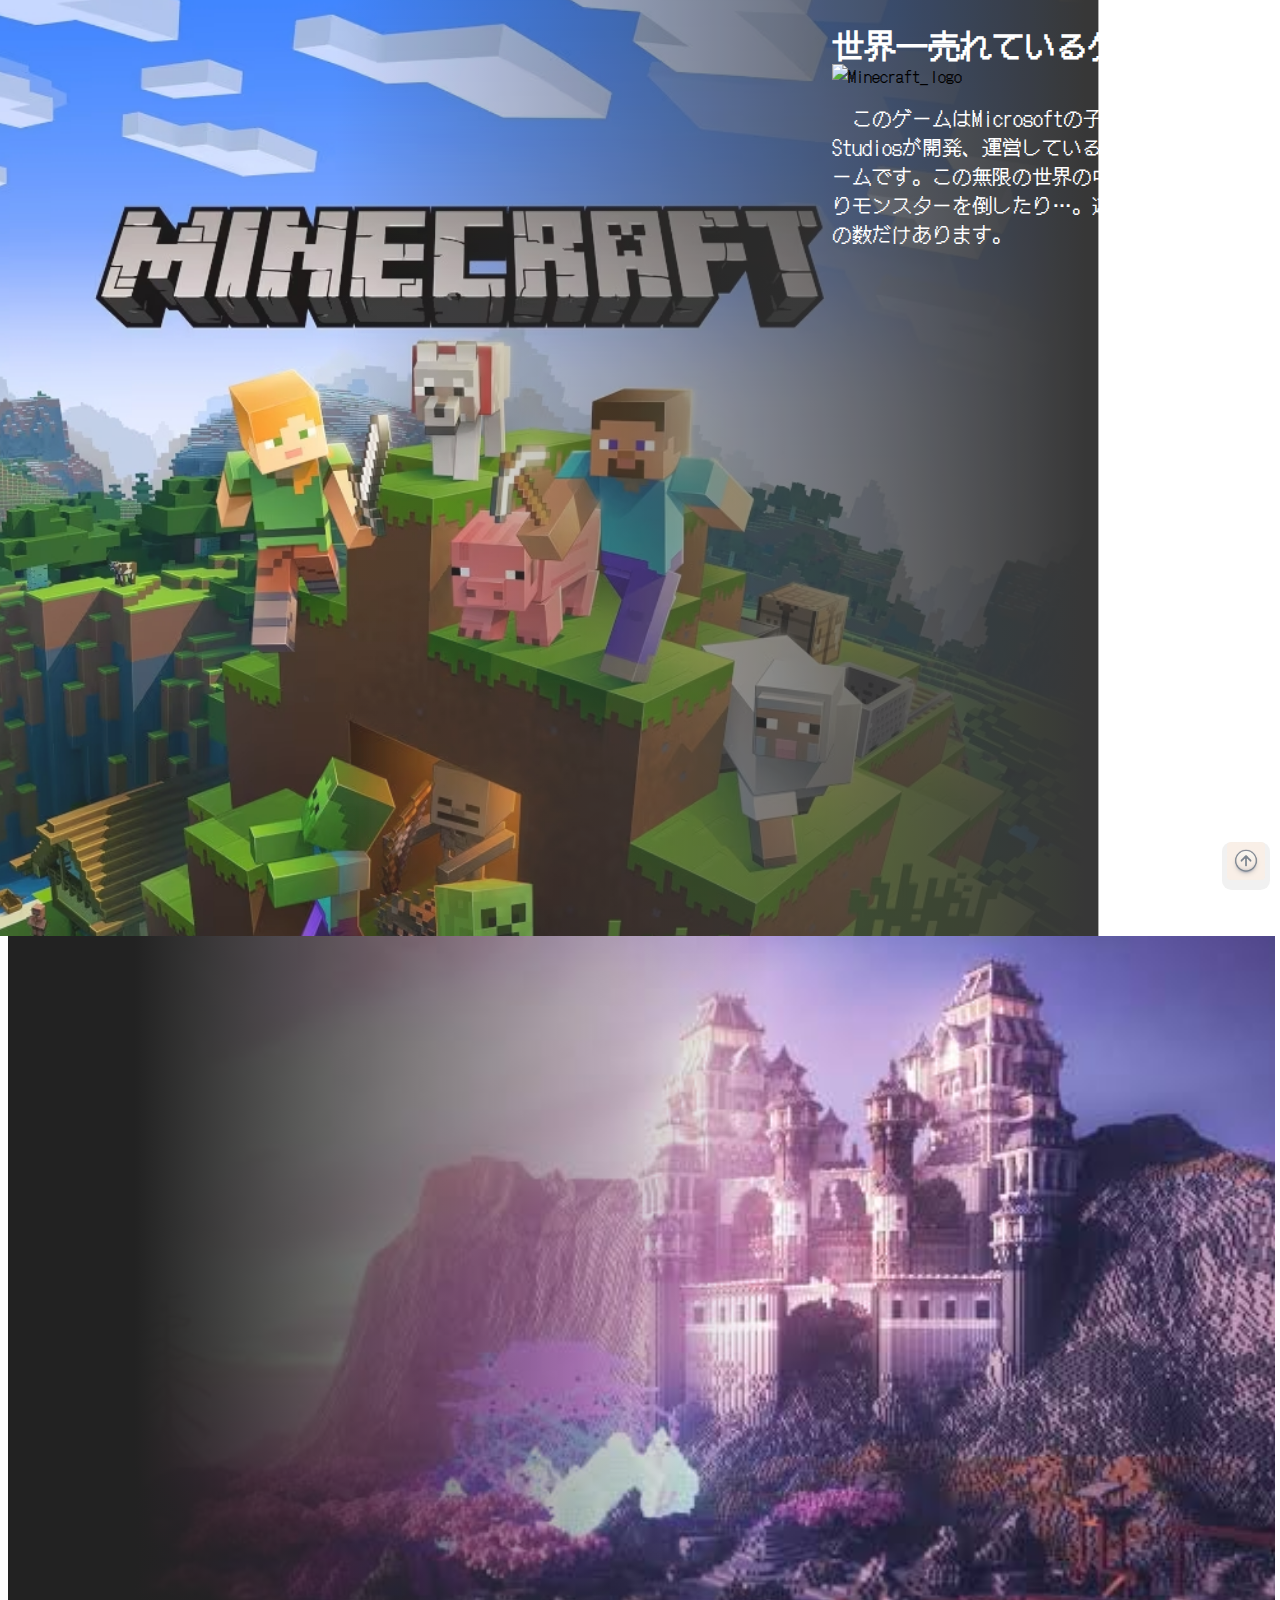
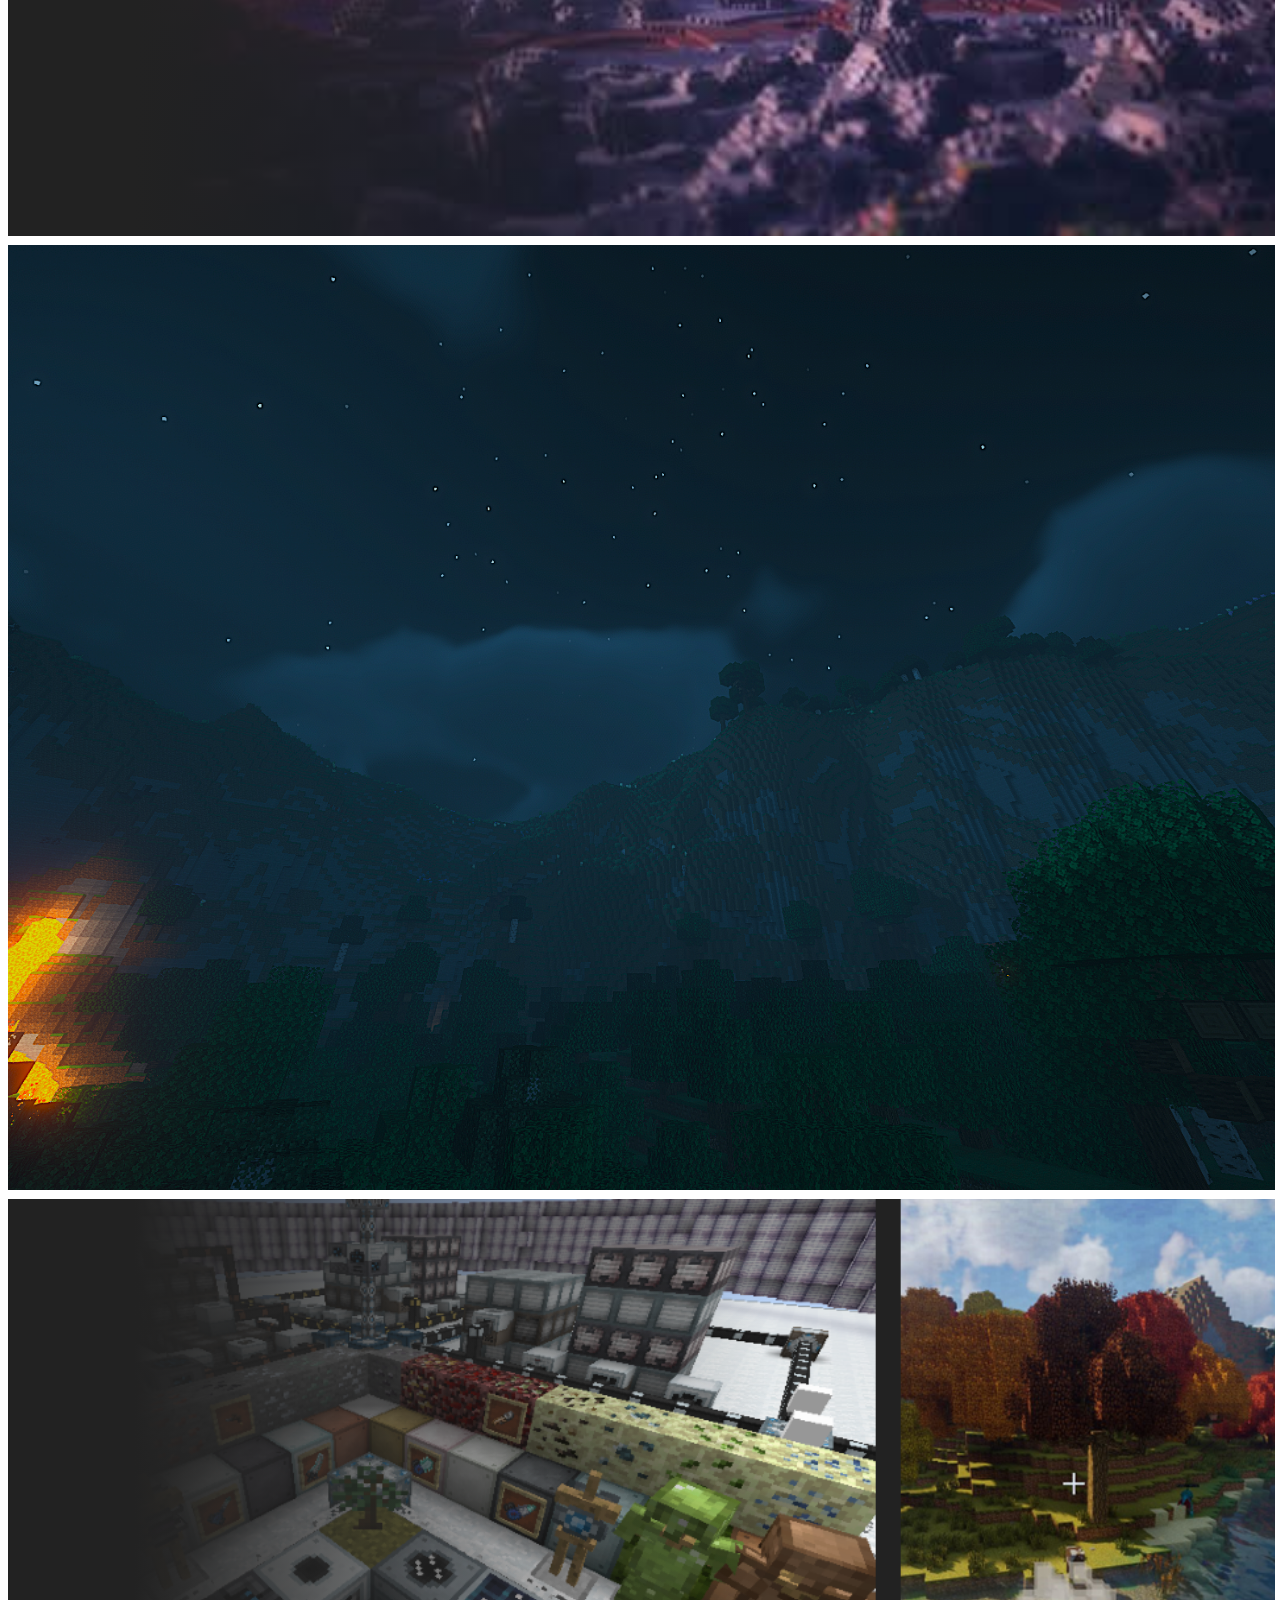
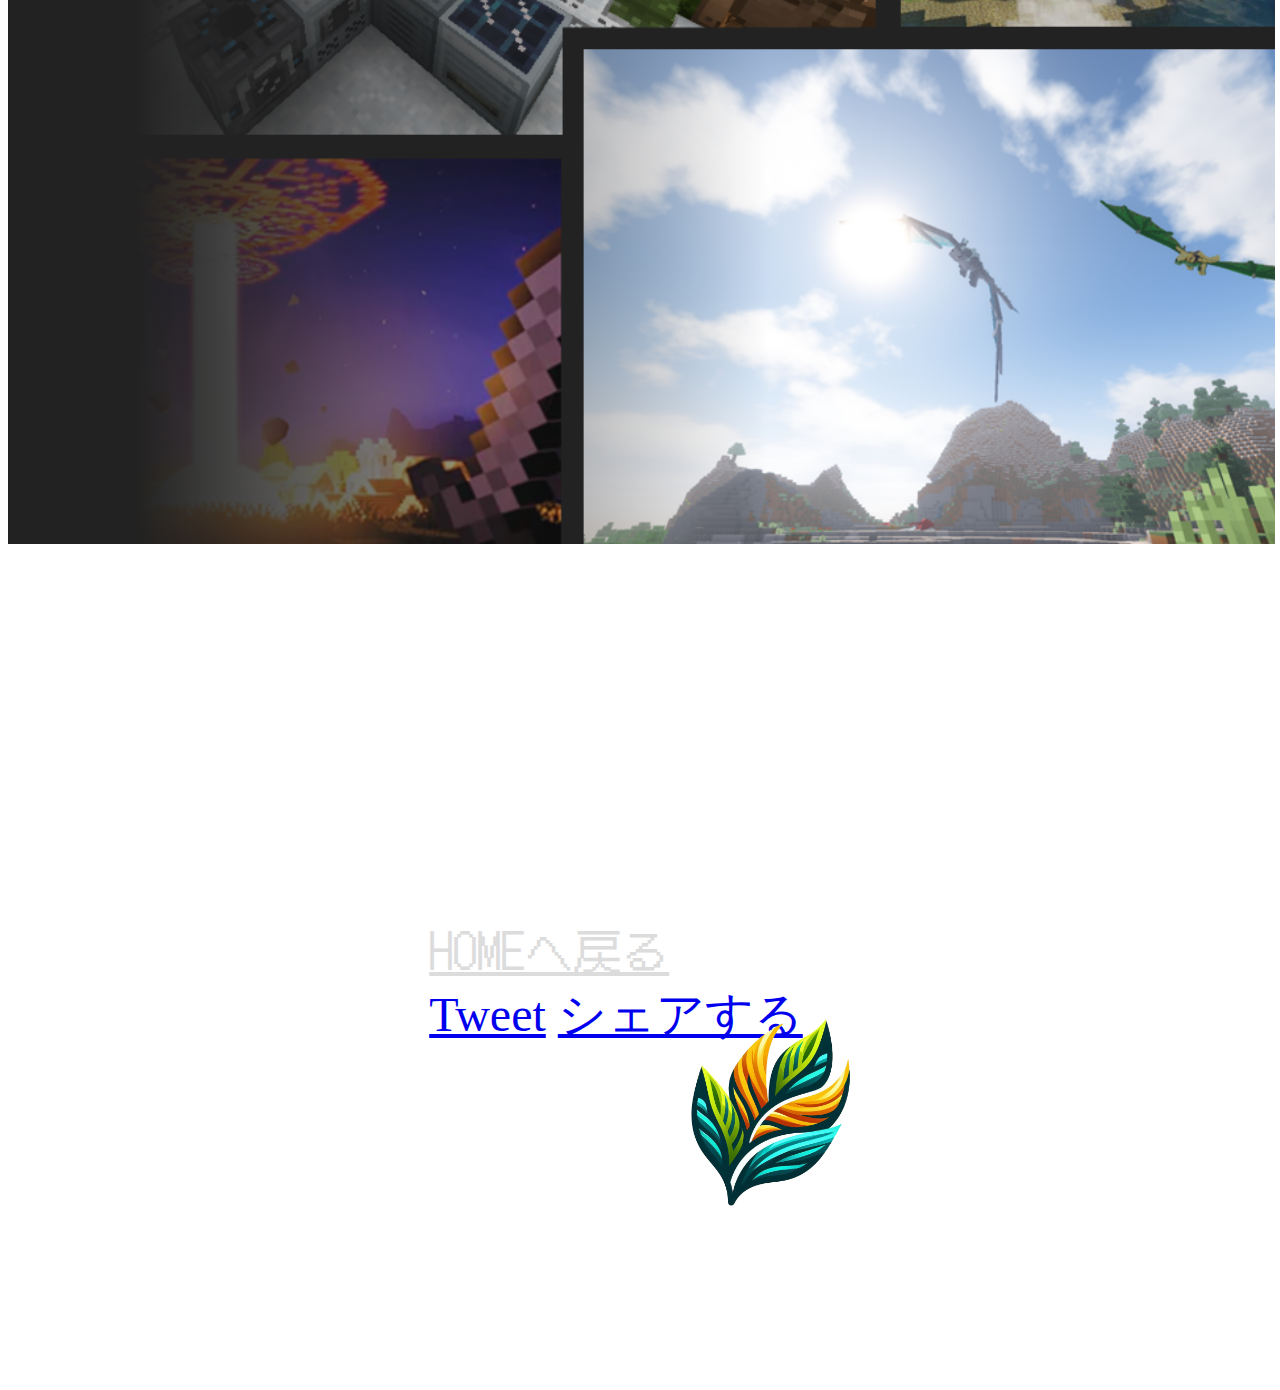
==== commit 34a9c512: "個人ページの作成" ====
--- a/games/minecraft/index.html
+++ b/games/minecraft/index.html
@@ -79,6 +79,7 @@
 		<div class="container2">
 			<div class="fade-in">
 				<h1>世界は<wbr>あなたの<wbr>思うまま！</h1>
+				<p class="text-larger container2-text">　広大な世界で、あなたのアイデアがそのまま形になる。制限は、あなたの想像力だけ。夢見たお城も、秘密基地も、空飛ぶ島も、すべてがMinecraftなら現実にできる。</p>
 			</div>
 		</div>
 		<div class="new-bg2"></div>
@@ -107,6 +108,7 @@
 			<div class="container4">
 				<div class="fade-in">
 					<h1>MODや<wbr>add-onで<wbr>さらに<wbr>楽しく</h1>
+					<p class="text-larger container4-text">　10万を超える多種多様なmodやadd-onを組み合わせてあなただけの独創的な世界を創りませんか?今まで見たことのない幻想的な世界、魔法が使える世界、強力な敵がはびこる世界…どんな世界でも創ることができます。</p>
 				</div>
 			</div>
 		</div>
--- a/games/main.css
+++ b/games/main.css
@@ -1,3 +1,7 @@
+body {
+  overflow: hidden;
+}
+
 .dotgothic16-regular {
   font-family: "DotGothic16", sans-serif;
   font-weight: 400;
--- a/games/minecraft/style.css
+++ b/games/minecraft/style.css
@@ -1,5 +1,5 @@
 #container{
-    height: 500vh;
+    height: 400vh;
 }
 
 .background {
@@ -23,7 +23,7 @@
     background-repeat: no-repeat;
     background-position: center;
     position: absolute;
-    top: 102%;
+    top: 104%;
     width: 99%;
     height: 100%;
 }
@@ -43,15 +43,21 @@
     background-repeat: no-repeat;
     background-position: center;
     position: absolute;
-    top: 203%;
+    top: 205%;
     width: 99%;
     height: 105%;
 }
 
 .container2 {
     position:absolute;
-    top:101vh;
-    left:5%;
+    top:101.8vh;
+    left:3%;
+}
+
+.container2-text {
+    position:absolute;
+    top: 8vh;
+    width: 110%;
 }
 
 .img-size-boss {
@@ -74,7 +80,7 @@
 .container3 {
     position:absolute;
     top:202vh;
-    left:5%;
+    left:3%;
 }
 
 .set-img {
@@ -87,7 +93,7 @@
     background-repeat: no-repeat;
     background-position: center;
     position: absolute;
-    top: 309%;
+    top: 311%;
     width: 99%;
     height: 105%;
 }
@@ -103,6 +109,12 @@
 
 .container4 {
     position:absolute;
-    top:308vh;
+    top:306vh;
     left:3%;
+}
+
+.container4-text {
+    position:absolute;
+    top:8vh;
+    width: 113%;
 }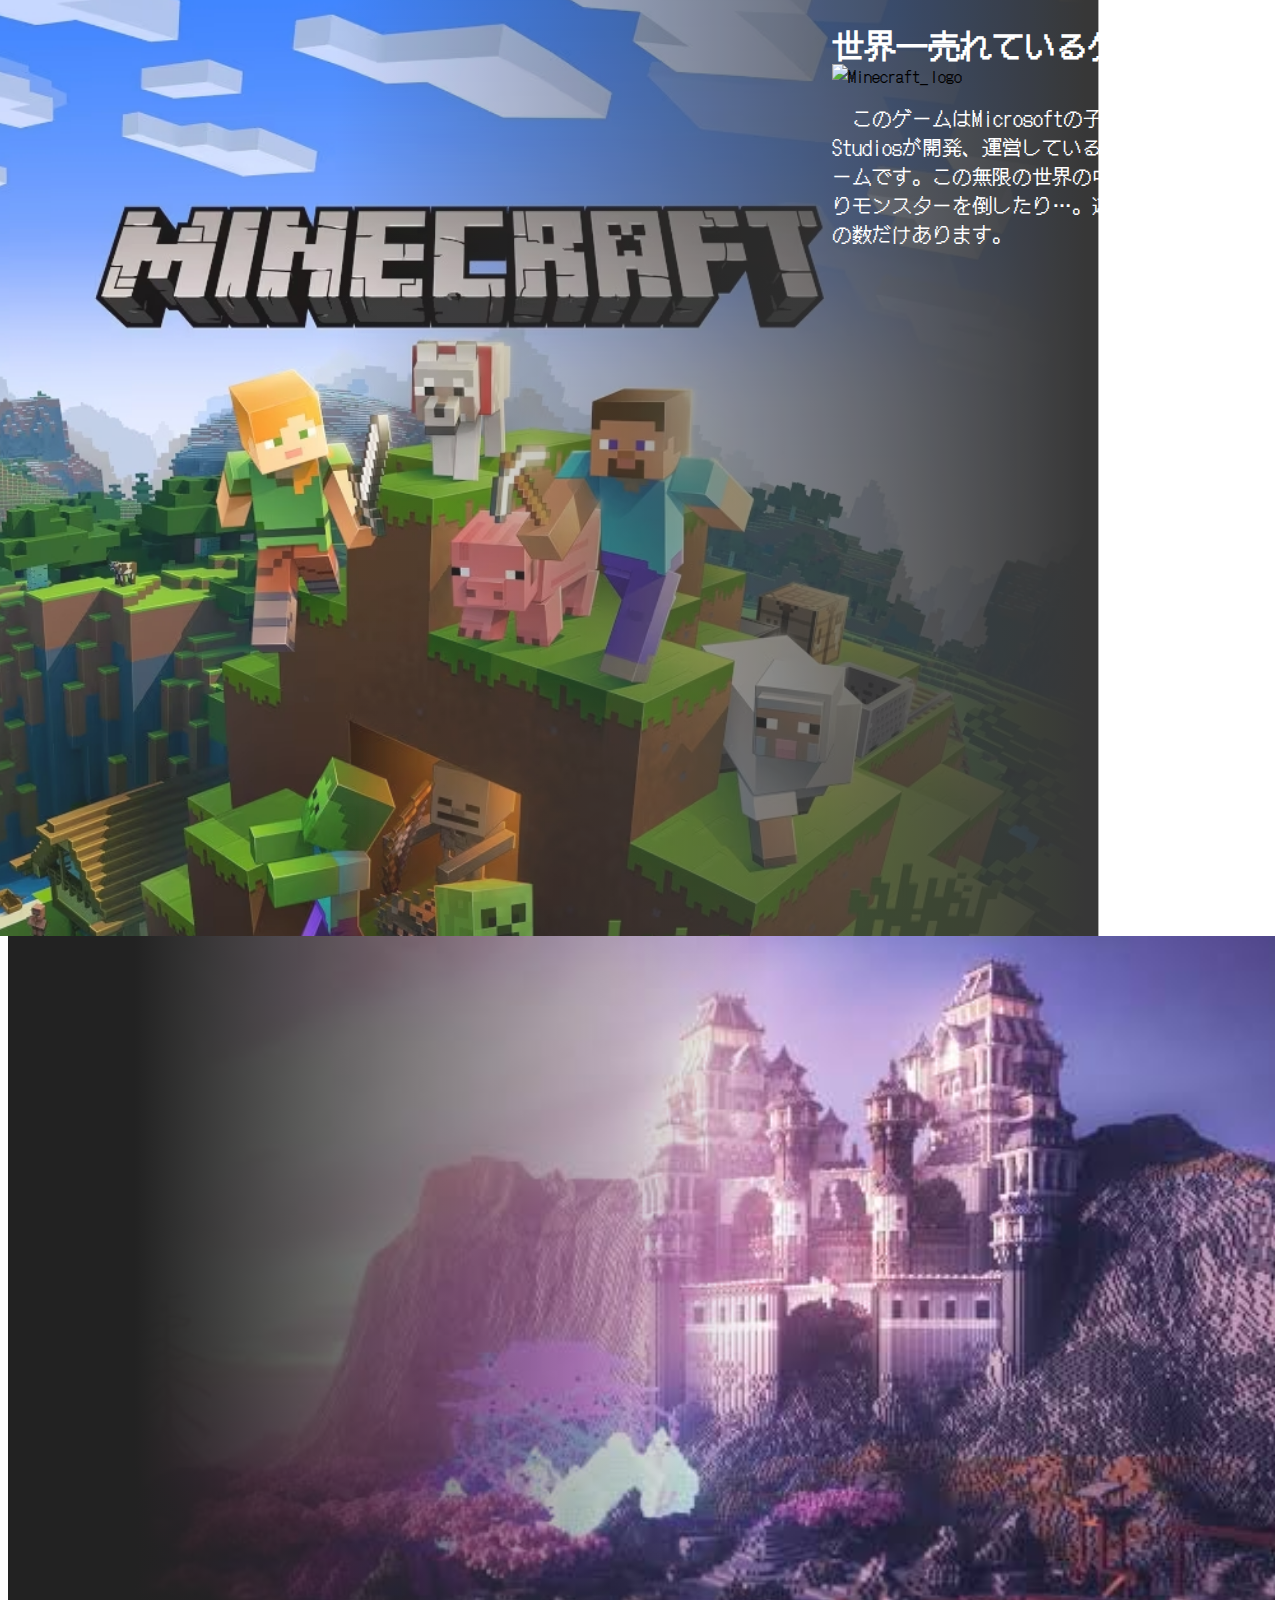
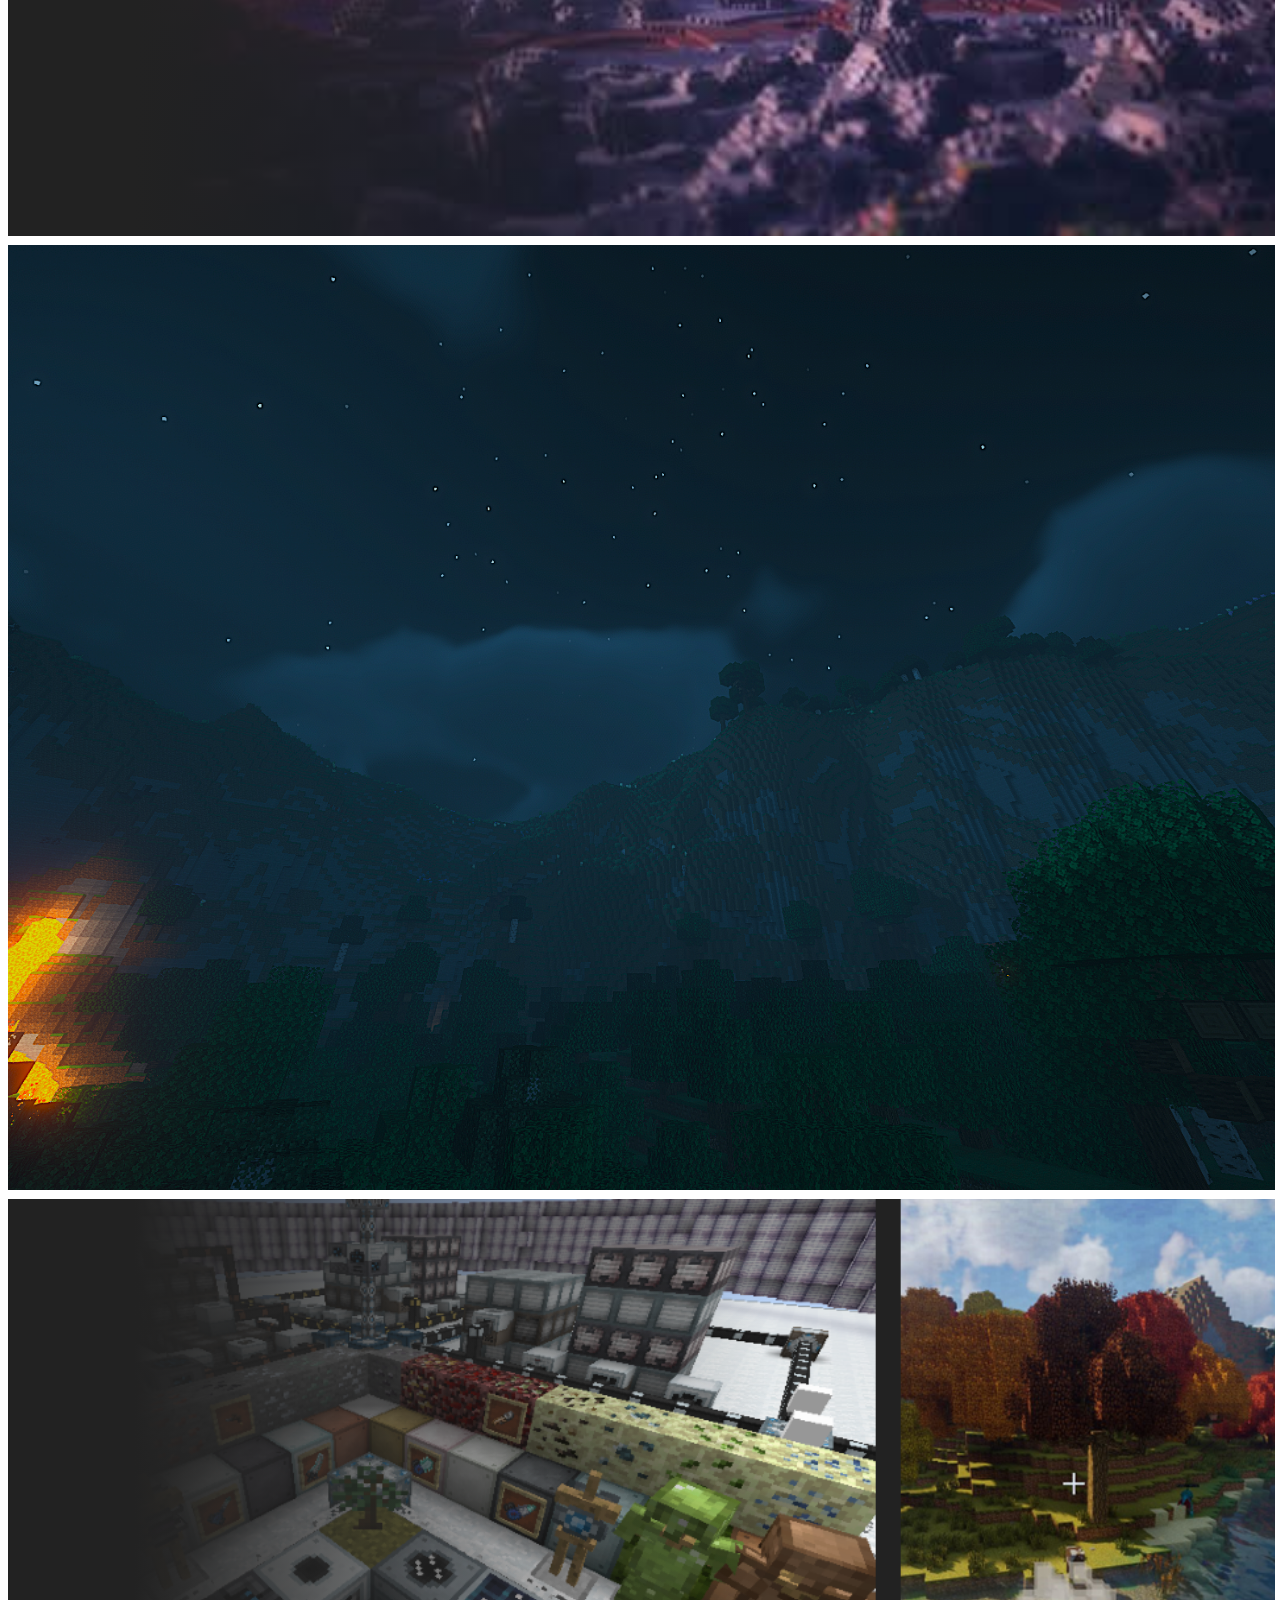
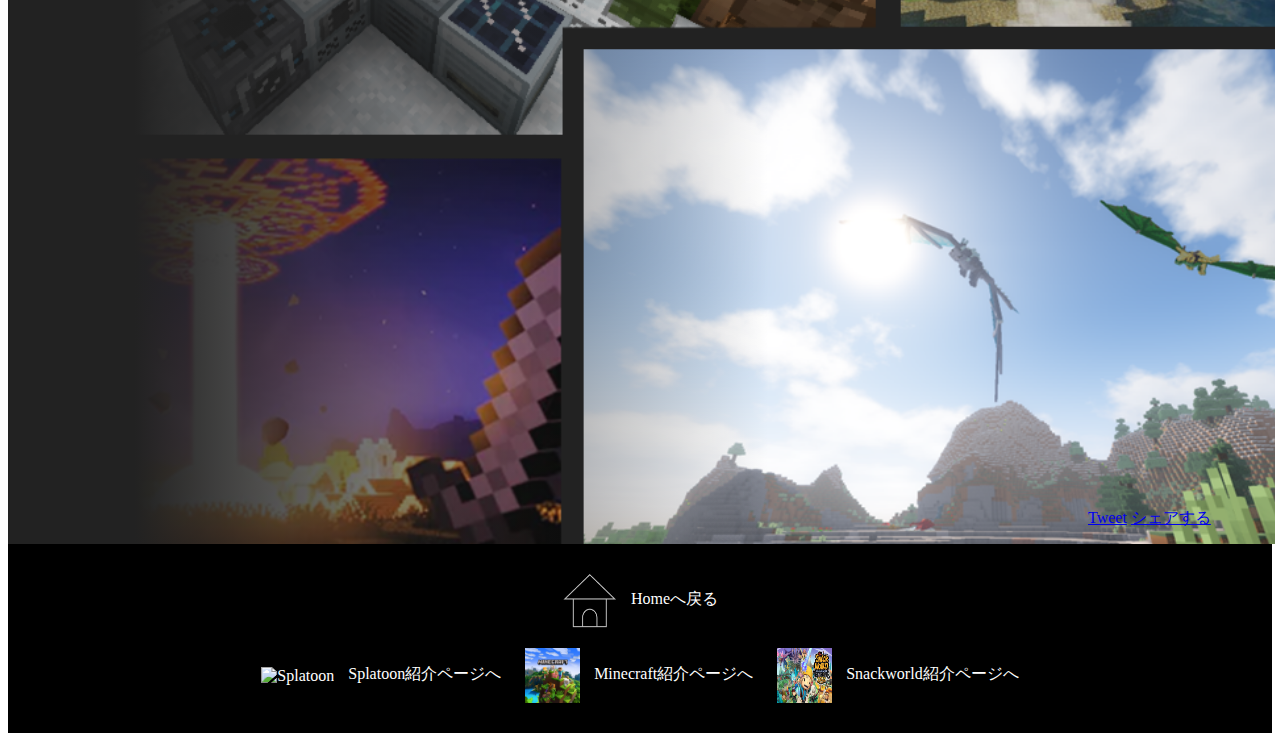
==== commit 0ee6cbae: "個人ページのフッター部分の変更" ====
--- a/games/minecraft/index.html
+++ b/games/minecraft/index.html
@@ -79,7 +79,9 @@
 		<div class="container2">
 			<div class="fade-in">
 				<h1>世界は<wbr>あなたの<wbr>思うまま！</h1>
-				<p class="text-larger container2-text">　広大な世界で、あなたのアイデアがそのまま形になる。制限は、あなたの想像力だけ。夢見たお城も、秘密基地も、空飛ぶ島も、すべてがMinecraftなら現実にできる。</p>
+			</div>
+			<div class="fade-in">
+				<p class="text-larger container2-text">　広大な世界で、あなたのアイデアがそのまま形になります。制限は、あなたの想像力だけ。夢見たお城も、秘密基地も、空飛ぶ島も、すべてがMinecraftなら現実にできます。</p>
 			</div>
 		</div>
 		<div class="new-bg2"></div>
@@ -108,11 +110,47 @@
 			<div class="container4">
 				<div class="fade-in">
 					<h1>MODや<wbr>add-onで<wbr>さらに<wbr>楽しく</h1>
+				</div>
+				<div class="fade-in">
 					<p class="text-larger container4-text">　10万を超える多種多様なmodやadd-onを組み合わせてあなただけの独創的な世界を創りませんか?今まで見たことのない幻想的な世界、魔法が使える世界、強力な敵がはびこる世界…どんな世界でも創ることができます。</p>
 				</div>
 			</div>
 		</div>
-
+		<div id="last_container">
+			<div class="share-btn-list">
+				<div class="sns">
+					<a href="https://twitter.com/share?ref_src=twsrc%5Etfw" class="twitter-share-button" data-show-count="false">Tweet</a>
+					<script async src="https://platform.twitter.com/widgets.js" charset="utf-8">
+					</script>
+				</div>
+				<div class="sns fb-share-button" data-href="https://developers.facebook.com/docs/plugins/" data-layout="" data-size="">
+					<a target="_blank" href="https://www.facebook.com/sharer/sharer.php?u=https%3A%2F%2Fdevelopers.facebook.com%2Fdocs%2Fplugins%2F&amp;src=sdkpreparse" class="fb-xfbml-parse-ignore">シェアする</a>
+				</div>
+			</div>
+		</div>
+		<footer>
+			<div class="container">
+			  <a href="../../" class="home-link">
+				<img src="../home_icon.png" alt="Home">
+				Homeへ戻る
+			  </a>
+			</div>
+			<div class="container">
+			  <a href="../splatoon/" class="game-link">
+				<img src="../splatoon/concept.jpg" alt="Splatoon">
+				Splatoon紹介ページへ
+			  </a>
+			  <a href="#" class="game-link">
+				<img src="../minecraft/background/concept.jpg" alt="minecraft">
+				Minecraft紹介ページへ
+			  </a>
+			  <a href="../snackworld/" class="game-link">
+				<img src="../snackworld/background/concept.jpg" alt="snackworld">
+				Snackworld紹介ページへ
+			  </a>
+			</div>
+		  </footer>
+		<!--
 		<div id="last_container">
 			<div class="goto_home">
 				<a href="../../">HOMEへ戻る</a>
@@ -128,19 +166,20 @@
 				</div>
 				</div>
 			</div>
-			
 			<img class="leaf_accent" src="../LeaF.png">
 		</div>
 		<a id="goto_top" href="#top_link"><img src="../goto_top.jpg"></a>
-		</div>
+		</div>-->
 	</main>
-	<div id="fb-root"></div>
-	<script async defer crossorigin="anonymous" src="https://connect.facebook.net/ja_JP/sdk.js#xfbml=1&version=v20.0" nonce="OINQ9gvl"></script>
 	<script src="https://code.jquery.com/jquery-3.4.1.min.js" integrity="sha256-CSXorXvZcTkaix6Yvo6HppcZGetbYMGWSFlBw8HfCJo=" crossorigin="anonymous"></script>
 	<script src="https://rawgit.com/kimmobrunfeldt/progressbar.js/master/dist/progressbar.min.js"></script>
 	<script src="https://cdnjs.cloudflare.com/ajax/libs/babel-standalone/6.26.0/babel.min.js"></script>
 	<script src="https://cdnjs.cloudflare.com/ajax/libs/babel-polyfill/6.26.0/polyfill.min.js"></script>
 	<script src="../loading.js"></script>
 	<script src="../fade-in.js"></script>
+
+	
+	<div id="fb-root"></div>
+	<script async defer crossorigin="anonymous" src="https://connect.facebook.net/ja_JP/sdk.js#xfbml=1&version=v20.0" nonce="OINQ9gvl"></script>
 </body>
 </html>--- a/games/main.css
+++ b/games/main.css
@@ -98,10 +98,9 @@
 
 #last_container {
   position: absolute;
-  top: 420vh;
-  width: 95%;
-  height: 90vh;
-  /*background: white;*/
+  top: 412vh;
+  left: 85%;
+  height: 5vh;
   display: flex;
 }
 
@@ -118,7 +117,6 @@
   color: rgb(220,220,220);
   /*text-decoration: none;*/
 
-  
   font-family: "DotGothic16", sans-serif;
   font-weight: 400;
   font-style: normal;
@@ -135,9 +133,9 @@
 
 .leaf_accent {
  position:absolute;
- width: 30vmin; 
- top: 50%;
- right: 25vw;
+ width: 30vmin;
+ top: 0%;
+ right: 24vw;
  margin: 0;
 }
 
@@ -150,4 +148,27 @@
 * {
   scrollbar-color: rgba(200,255,255,0.5)/*rgba(240, 249, 216, 1)*/ rgba(33, 33, 33,0);
   scrollbar-width: thin;
+}
+
+footer {
+  background-color: #000;
+  color: #fff;
+  padding: 20px 0;
+  text-align: center;
+}
+
+.home-link,
+.game-link {
+  display: inline-block;
+  margin: 10px;
+  text-decoration: none;
+  color: #fff;
+}
+
+.home-link img,
+.game-link img {
+  width: 55px;
+  height: 55px;
+  vertical-align: middle;
+  margin-right: 10px;
 }--- a/games/minecraft/style.css
+++ b/games/minecraft/style.css
@@ -1,5 +1,5 @@
 #container{
-    height: 400vh;
+    height: 415vh;
 }
 
 .background {
@@ -50,13 +50,13 @@
 
 .container2 {
     position:absolute;
-    top:101.8vh;
+    top:102.5vh;
     left:3%;
 }
 
 .container2-text {
     position:absolute;
-    top: 8vh;
+    top: -13px;
     width: 110%;
 }
 
@@ -115,6 +115,6 @@
 
 .container4-text {
     position:absolute;
-    top:8vh;
+    top: -13px;
     width: 113%;
 }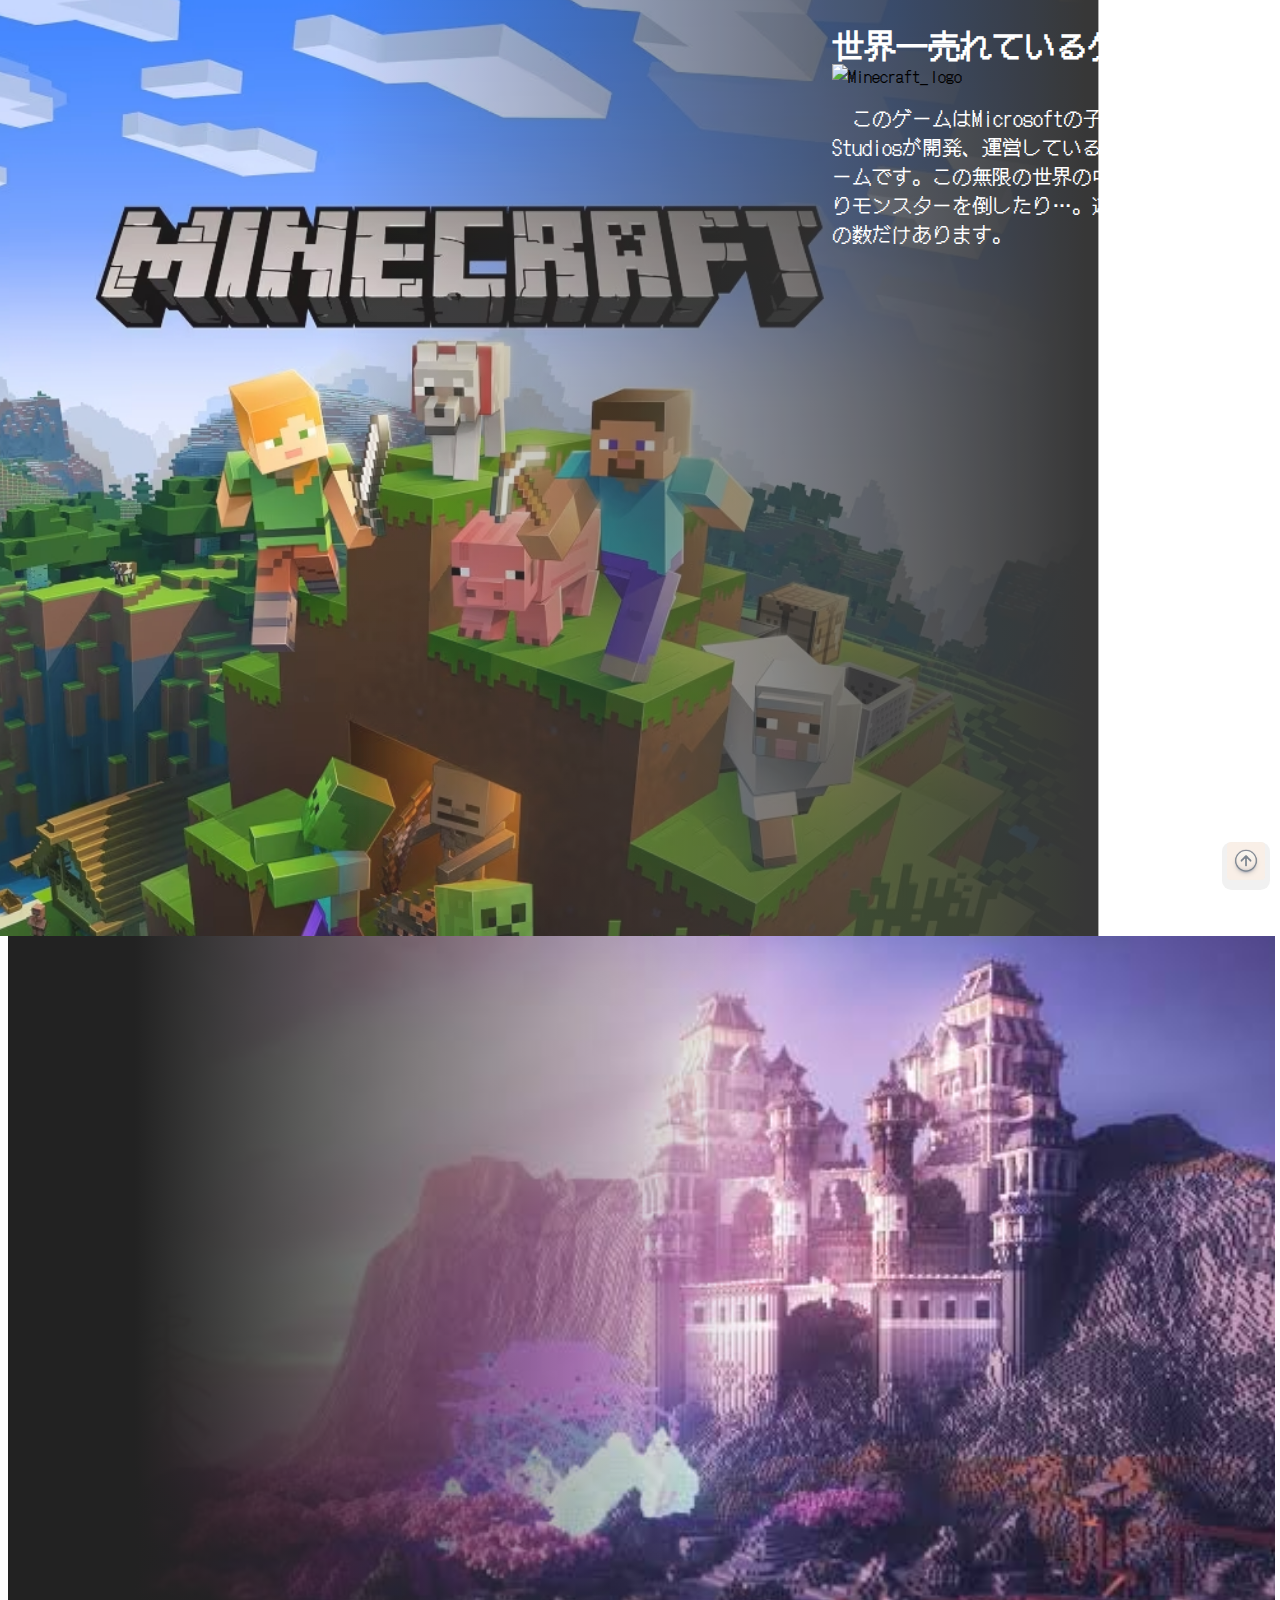
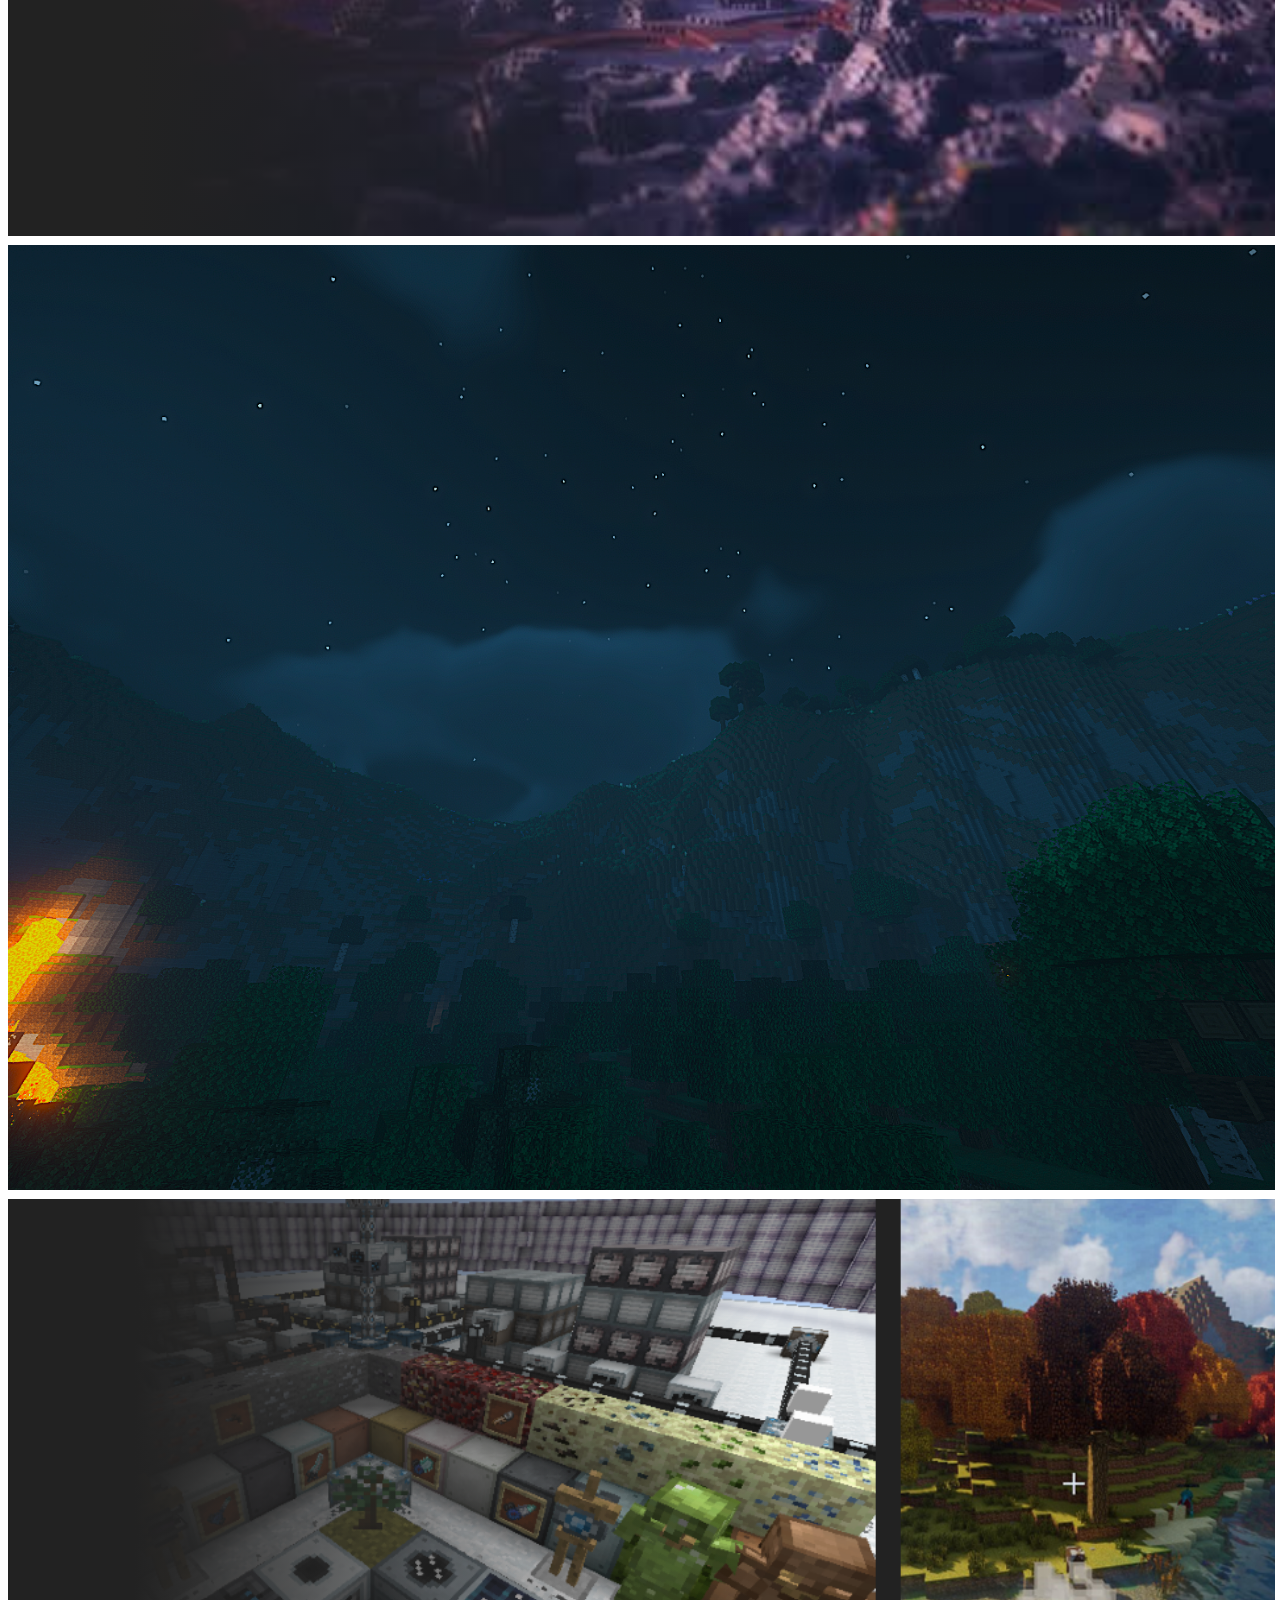
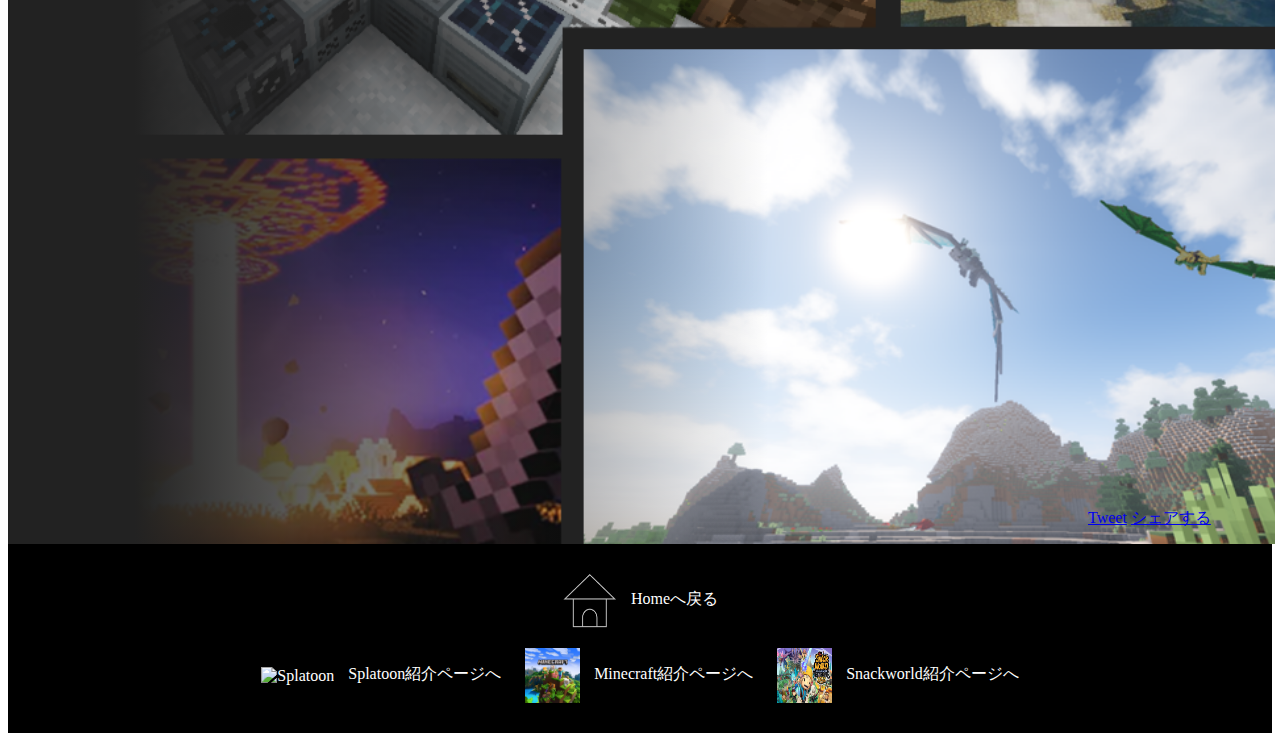
==== commit fda1d887: "誤って消してしまったものの挿入" ====
--- a/games/minecraft/index.html
+++ b/games/minecraft/index.html
@@ -150,6 +150,7 @@
 			  </a>
 			</div>
 		  </footer>
+		  <a id="goto_top" href="#top_link"><img src="../goto_top.jpg"></a>
 		<!--
 		<div id="last_container">
 			<div class="goto_home">
